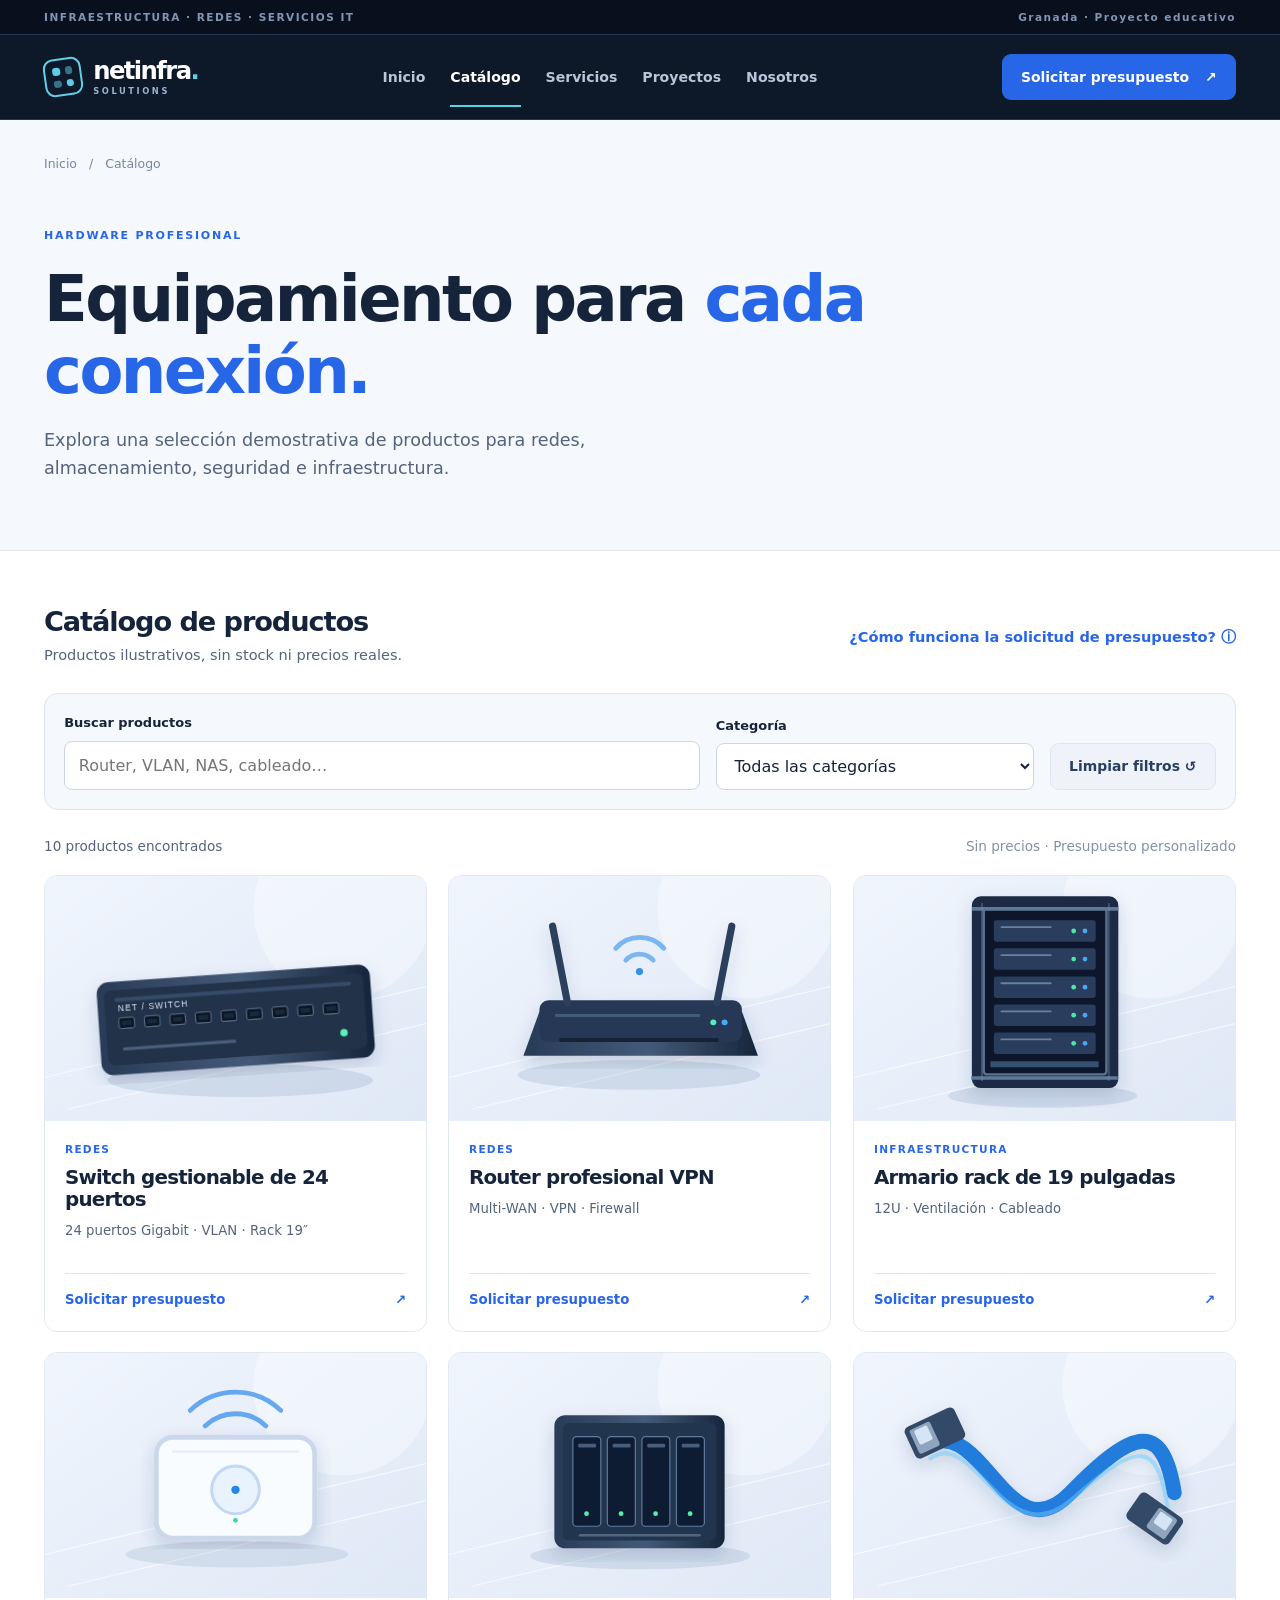
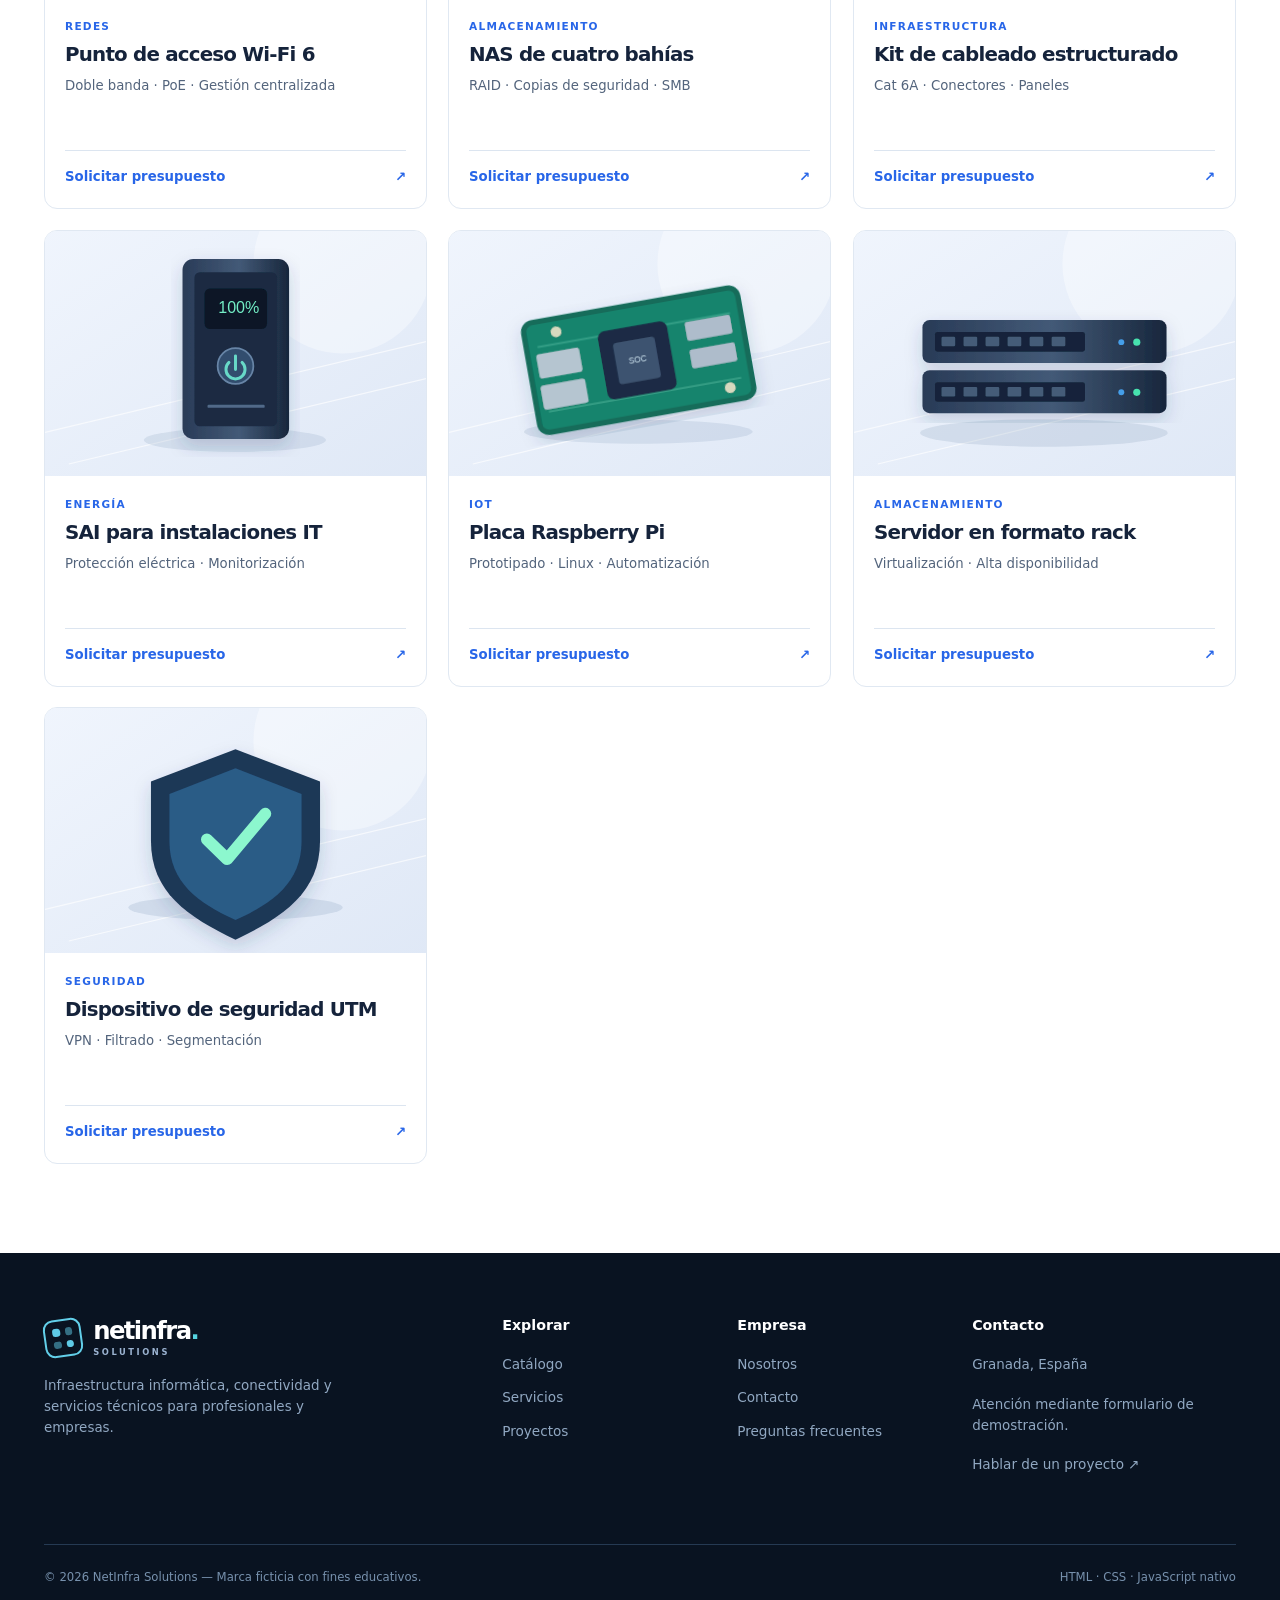
==== catalogo.html @ 1585ee64 "Add files via upload" ====
<!doctype html>
<html lang="es">
<head>
  <meta charset="utf-8">
  <meta name="viewport" content="width=device-width, initial-scale=1">
  <meta name="theme-color" content="#0B1220">
  <meta name="description" content="Routers, switches, racks, NAS, cableado y hardware para empresas.">
  <title>Catálogo | NetInfra Solutions</title>
  <link rel="icon" type="image/svg+xml" href="assets/img/favicon.svg">
  <link rel="stylesheet" href="assets/css/styles.css">
</head>
<body>
  <a class="skip-link" href="#contenido">Saltar al contenido</a>
  <div class="utility"><div class="container utility__inner"><span>INFRAESTRUCTURA · REDES · SERVICIOS IT</span><span>Granada · Proyecto educativo</span></div></div>
  <header class="site-header">
    <div class="container header__inner">
      <a class="brand" href="index.html" aria-label="NetInfra Solutions, ir al inicio"><span class="brand__symbol" aria-hidden="true"><i></i><i></i><i></i><i></i></span><span>netinfra<span class="brand__dot">.</span><small>SOLUTIONS</small></span></a>
      <nav class="desktop-nav" aria-label="Navegación principal"><a href="index.html">Inicio</a><a href="catalogo.html" aria-current="page">Catálogo</a><a href="servicios.html">Servicios</a><a href="proyectos.html">Proyectos</a><a href="nosotros.html">Nosotros</a></nav>
      <a class="button button--primary header-cta" href="contacto.html">Solicitar presupuesto <span aria-hidden="true">↗</span></a>
      <button class="mobile-toggle" type="button" popovertarget="mobile-navigation" aria-label="Abrir menú de navegación" aria-controls="mobile-navigation"><span></span><span></span><span></span></button>
    </div>
    <nav id="mobile-navigation" class="mobile-menu" popover="auto" aria-label="Navegación móvil"><a href="index.html">Inicio</a><a href="catalogo.html" aria-current="page">Catálogo</a><a href="servicios.html">Servicios</a><a href="proyectos.html">Proyectos</a><a href="nosotros.html">Nosotros</a><a href="contacto.html">Contacto</a><span class="mobile-menu__note">Soluciones de infraestructura IT</span></nav>
  </header>
  <main id="contenido">
<section class="page-intro"><div class="container"><div class="breadcrumbs"><a href="index.html">Inicio</a><span aria-hidden="true">/</span><span>Catálogo</span></div><span class="eyebrow">HARDWARE PROFESIONAL</span><h1>Equipamiento para <em>cada conexión.</em></h1><p>Explora una selección demostrativa de productos para redes, almacenamiento, seguridad e infraestructura.</p></div></section>
<section class="section section--catalog" aria-labelledby="titulo-catalogo"><div class="container">
  <div class="catalog-top"><div><h2 id="titulo-catalogo">Catálogo de productos</h2><p>Productos ilustrativos, sin stock ni precios reales.</p></div><button type="button" class="plain-link" commandfor="catalog-help" command="show-modal">¿Cómo funciona la solicitud de presupuesto? <span aria-hidden="true">ⓘ</span></button></div>
  <search><form class="filter-panel" id="catalog-filters" role="search" autocomplete="off"><div class="filter-field filter-field--search"><label for="query">Buscar productos</label><input id="query" type="search" name="q" placeholder="Router, VLAN, NAS, cableado…" enterkeyhint="search"></div>
    <div class="filter-field"><label for="category">Categoría</label><select id="category" name="categoria"><option value="">Todas las categorías</option><option>Redes</option><option>Infraestructura</option><option>Almacenamiento</option><option>Energía</option><option>IoT</option><option>Seguridad</option></select></div>
    <button class="button button--subtle" type="reset">Limpiar filtros ↺</button></form></search>
  <div class="catalog-results"><p id="results-count" role="status" aria-live="polite">10 productos disponibles en esta demostración</p><p class="catalog-results__note">Sin precios · Presupuesto personalizado</p></div>
  <div class="product-grid" id="product-grid"><article class="product-card" data-category="Redes" data-search="switch gestionable de 24 puertos 24 puertos gigabit · vlan · rack 19″ switches,redes,ethernet,vlan,gigabit,24 puertos">
    <div class="product-card__figure"><img src="assets/img/switch.svg" width="640" height="440" loading="lazy" alt="Ilustración de switch gestionable de 24 puertos"></div>
    <div class="product-card__body"><span class="product-card__category">Redes</span><h2>Switch gestionable de 24 puertos</h2><p>24 puertos Gigabit · VLAN · Rack 19″</p><a class="product-card__link" href="contacto.html?producto=Switch%20gestionable%20de%2024%20puertos">Solicitar presupuesto <span aria-hidden="true">↗</span></a></div>
  </article><article class="product-card" data-category="Redes" data-search="router profesional vpn multi-wan · vpn · firewall router,redes,vpn,multi-wan">
    <div class="product-card__figure"><img src="assets/img/router.svg" width="640" height="440" loading="lazy" alt="Ilustración de router profesional vpn"></div>
    <div class="product-card__body"><span class="product-card__category">Redes</span><h2>Router profesional VPN</h2><p>Multi-WAN · VPN · Firewall</p><a class="product-card__link" href="contacto.html?producto=Router%20profesional%20VPN">Solicitar presupuesto <span aria-hidden="true">↗</span></a></div>
  </article><article class="product-card" data-category="Infraestructura" data-search="armario rack de 19 pulgadas 12u · ventilación · cableado rack,armario,infraestructura,12u">
    <div class="product-card__figure"><img src="assets/img/rack.svg" width="640" height="440" loading="lazy" alt="Ilustración de armario rack de 19 pulgadas"></div>
    <div class="product-card__body"><span class="product-card__category">Infraestructura</span><h2>Armario rack de 19 pulgadas</h2><p>12U · Ventilación · Cableado</p><a class="product-card__link" href="contacto.html?producto=Armario%20rack%20de%2019%20pulgadas">Solicitar presupuesto <span aria-hidden="true">↗</span></a></div>
  </article><article class="product-card" data-category="Redes" data-search="punto de acceso wi-fi 6 doble banda · poe · gestión centralizada wifi,wi-fi,punto de acceso,poe,inalambrico">
    <div class="product-card__figure"><img src="assets/img/wifi.svg" width="640" height="440" loading="lazy" alt="Ilustración de punto de acceso wi-fi 6"></div>
    <div class="product-card__body"><span class="product-card__category">Redes</span><h2>Punto de acceso Wi-Fi 6</h2><p>Doble banda · PoE · Gestión centralizada</p><a class="product-card__link" href="contacto.html?producto=Punto%20de%20acceso%20Wi-Fi%206">Solicitar presupuesto <span aria-hidden="true">↗</span></a></div>
  </article><article class="product-card" data-category="Almacenamiento" data-search="nas de cuatro bahías raid · copias de seguridad · smb nas,almacenamiento,raid,servidor">
    <div class="product-card__figure"><img src="assets/img/nas.svg" width="640" height="440" loading="lazy" alt="Ilustración de nas de cuatro bahías"></div>
    <div class="product-card__body"><span class="product-card__category">Almacenamiento</span><h2>NAS de cuatro bahías</h2><p>RAID · Copias de seguridad · SMB</p><a class="product-card__link" href="contacto.html?producto=NAS%20de%20cuatro%20bah%C3%ADas">Solicitar presupuesto <span aria-hidden="true">↗</span></a></div>
  </article><article class="product-card" data-category="Infraestructura" data-search="kit de cableado estructurado cat 6a · conectores · paneles cable,cableado,cat 6a,ethernet,infraestructura">
    <div class="product-card__figure"><img src="assets/img/cables.svg" width="640" height="440" loading="lazy" alt="Ilustración de kit de cableado estructurado"></div>
    <div class="product-card__body"><span class="product-card__category">Infraestructura</span><h2>Kit de cableado estructurado</h2><p>Cat 6A · Conectores · Paneles</p><a class="product-card__link" href="contacto.html?producto=Kit%20de%20cableado%20estructurado">Solicitar presupuesto <span aria-hidden="true">↗</span></a></div>
  </article><article class="product-card" data-category="Energía" data-search="sai para instalaciones it protección eléctrica · monitorización sai,ups,alimentacion,energia">
    <div class="product-card__figure"><img src="assets/img/ups.svg" width="640" height="440" loading="lazy" alt="Ilustración de sai para instalaciones it"></div>
    <div class="product-card__body"><span class="product-card__category">Energía</span><h2>SAI para instalaciones IT</h2><p>Protección eléctrica · Monitorización</p><a class="product-card__link" href="contacto.html?producto=SAI%20para%20instalaciones%20IT">Solicitar presupuesto <span aria-hidden="true">↗</span></a></div>
  </article><article class="product-card" data-category="IoT" data-search="placa raspberry pi prototipado · linux · automatización raspberry pi,iot,placa,linux">
    <div class="product-card__figure"><img src="assets/img/rpi.svg" width="640" height="440" loading="lazy" alt="Ilustración de placa raspberry pi"></div>
    <div class="product-card__body"><span class="product-card__category">IoT</span><h2>Placa Raspberry Pi</h2><p>Prototipado · Linux · Automatización</p><a class="product-card__link" href="contacto.html?producto=Placa%20Raspberry%20Pi">Solicitar presupuesto <span aria-hidden="true">↗</span></a></div>
  </article><article class="product-card" data-category="Almacenamiento" data-search="servidor en formato rack virtualización · alta disponibilidad servidor,rack,virtualizacion,almacenamiento">
    <div class="product-card__figure"><img src="assets/img/server.svg" width="640" height="440" loading="lazy" alt="Ilustración de servidor en formato rack"></div>
    <div class="product-card__body"><span class="product-card__category">Almacenamiento</span><h2>Servidor en formato rack</h2><p>Virtualización · Alta disponibilidad</p><a class="product-card__link" href="contacto.html?producto=Servidor%20en%20formato%20rack">Solicitar presupuesto <span aria-hidden="true">↗</span></a></div>
  </article><article class="product-card" data-category="Seguridad" data-search="dispositivo de seguridad utm vpn · filtrado · segmentación firewall,seguridad,utm,vpn">
    <div class="product-card__figure"><img src="assets/img/firewall.svg" width="640" height="440" loading="lazy" alt="Ilustración de dispositivo de seguridad utm"></div>
    <div class="product-card__body"><span class="product-card__category">Seguridad</span><h2>Dispositivo de seguridad UTM</h2><p>VPN · Filtrado · Segmentación</p><a class="product-card__link" href="contacto.html?producto=Dispositivo%20de%20seguridad%20UTM">Solicitar presupuesto <span aria-hidden="true">↗</span></a></div>
  </article></div>
  <div class="empty-state" id="empty-state" hidden><h2>No encontramos productos</h2><p>Prueba con otro término o elimina los filtros para ver todo el catálogo.</p><button class="button button--primary" type="button" id="reset-empty">Mostrar todos</button></div>
</div></section>
<dialog class="site-dialog" id="catalog-help" aria-labelledby="help-title" closedby="any"><div class="dialog__inner"><span class="eyebrow">CATÁLOGO B2B</span><h2 id="help-title">Presupuesto adaptado a cada proyecto</h2><p>En lugar de una compra automática, esta propuesta plantea consultas profesionales. El cliente elige un producto y describe su necesidad para que el equipo prepare una oferta.</p><p class="dialog__note">Esta web es un prototipo educativo; no tramita solicitudes reales.</p><form method="dialog"><button class="button button--primary" value="cerrar">Entendido</button></form></div></dialog>
<script type="module" src="assets/js/catalogo.js"></script>
</main>
  <footer class="footer"><div class="container">
    <div class="footer__grid">
      <div class="footer__identity"><a class="brand brand--footer" href="index.html"><span class="brand__symbol" aria-hidden="true"><i></i><i></i><i></i><i></i></span><span>netinfra<span class="brand__dot">.</span><small>SOLUTIONS</small></span></a><p>Infraestructura informática, conectividad y servicios técnicos para profesionales y empresas.</p></div>
      <div><h2>Explorar</h2><a href="catalogo.html">Catálogo</a><a href="servicios.html">Servicios</a><a href="proyectos.html">Proyectos</a></div>
      <div><h2>Empresa</h2><a href="nosotros.html">Nosotros</a><a href="contacto.html">Contacto</a><a href="contacto.html#preguntas">Preguntas frecuentes</a></div>
      <div><h2>Contacto</h2><p>Granada, España</p><p>Atención mediante formulario de demostración.</p><a class="footer__link" href="contacto.html">Hablar de un proyecto ↗</a></div>
    </div>
    <div class="footer__bottom"><span>© 2026 NetInfra Solutions — Marca ficticia con fines educativos.</span><span>HTML · CSS · JavaScript nativo</span></div>
  </div></footer>
</body>
</html>
---- assets/css/styles.css ----
@layer reset, tokens, base, layout, components, utilities;

@layer reset {
  *, *::before, *::after { box-sizing: border-box; }
  html { scroll-behavior: smooth; }
  body, h1, h2, h3, h4, p, figure { margin: 0; }
  button, input, select, textarea { font: inherit; }
  img { display: block; max-width: 100%; }
  a { color: inherit; text-decoration: none; }
  button { cursor: pointer; }
  [hidden] { display: none !important; }
}
@layer tokens {
  :root {
    color-scheme: light;
    --ink: #15233B; --ink-soft: #53647C; --ink-muted: #8291A5;
    --navy: #0B1220; --navy-mid: #111F32; --navy-soft: #1D324D;
    --primary: #2866E8; --primary-dark: #164FC9; --cyan: #55D4E1;
    --surface: #FFF; --canvas: #F6F8FC; --line: #DCE5F0;
    --radius: 14px; --max: 1192px;
    --shadow: 0 18px 44px rgb(19 43 79 / 9%);
  }
}
@layer base {
  body { color: var(--ink); background: var(--surface); font-family: Inter, ui-sans-serif, system-ui, -apple-system, "Segoe UI", sans-serif; line-height: 1.58; -webkit-font-smoothing: antialiased; }
  h1, h2, h3 { line-height: 1.13; letter-spacing: -.04em; font-weight: 760; }
  h1 { font-size: clamp(2.85rem, 5.3vw, 5.3rem); }
  h2 { font-size: clamp(2rem, 3.1vw, 3.05rem); }
  h3 { font-size: 1.35rem; }
  p { color: var(--ink-soft); }
  em { font-style: normal; color: var(--primary); }
  ::selection { background: #B8EEFF; color: #142B43; }
  :focus-visible { outline: 3px solid var(--cyan); outline-offset: 4px; }
  input, select, textarea { min-width: 0; }
}
@layer layout {
  .container { width: min(var(--max), calc(100% - 3rem)); margin-inline: auto; }
  .section { padding-block: clamp(4rem, 7vw, 7rem); }
  .section--muted { background: var(--canvas); }
  .section--statement { background: #0F233C; padding-block: clamp(3.5rem, 6vw, 5rem); }
  .section-heading { display: flex; align-items: end; justify-content: space-between; gap: 2rem; margin-bottom: 2.25rem; }
  .section-heading > div { max-width: 680px; }
  .section-heading h2 { margin-top: .7rem; }
  .section-heading p { margin-top: .95rem; font-size: 1.045rem; }
  .content-narrow { max-width: 830px; }
  .content-narrow > h2 { margin: .65rem 0 1.8rem; }
  .action-row { display: flex; flex-wrap: wrap; gap: .8rem; }
  .statement { display: flex; align-items: center; justify-content: space-between; gap: 3rem; }
  .statement > div { max-width: 700px; }
  .statement h2 { color: #FFF; margin: .8rem 0 .9rem; }
  .statement p { color: #C1CEE0; }
  .statement .button { flex-shrink: 0; }
}
@layer components {
  /* Header: HTML Popover API provides its own dismiss and Escape behavior. */
  .skip-link { position: absolute; z-index: 2000; top: -100px; left: 1rem; background: #FFF; color: #111; padding: .7rem 1rem; border-radius: 7px; }
  .skip-link:focus { top: 1rem; }
  .utility { background: #08101D; color: #8096B2; border-bottom: 1px solid #253550; font-size: .66rem; font-weight: 750; letter-spacing: .14em; }
  .utility__inner { min-height: 34px; display: flex; align-items: center; justify-content: space-between; gap: 1rem; }
  .site-header { position: sticky; top: 0; z-index: 100; background: #0D1829; border-bottom: 1px solid #263651; }
  .header__inner { display: flex; align-items: center; min-height: 84px; gap: 2rem; }
  .brand { display: inline-flex; align-items: center; gap: .7rem; color: #FFF; font-size: 1.52rem; font-weight: 840; letter-spacing: -.065em; line-height: 1; flex-shrink: 0; }
  .brand small { display: block; margin-top: .25rem; letter-spacing: .31em; font-size: .52rem; font-weight: 740; color: #9BB3D1; }
  .brand__dot { color: var(--cyan); }
  .brand__symbol { width: 38px; height: 38px; border: 2px solid #62CFE9; border-radius: 10px; display: grid; grid-template-columns: repeat(2, 1fr); gap: 5px; padding: 7px; transform: rotate(-8deg); }
  .brand__symbol i { display: block; border-radius: 3px; background: #5FCBE7; }
  .brand__symbol i:nth-child(2), .brand__symbol i:nth-child(3) { opacity: .5; }
  .desktop-nav { margin-inline: auto; display: flex; align-items: center; gap: clamp(.9rem, 1.7vw, 1.7rem); }
  .desktop-nav a { position: relative; color: #B8C6D9; font-size: .88rem; font-weight: 590; padding: .5rem .1rem; transition: color .2s; }
  .desktop-nav a:hover, .desktop-nav a[aria-current="page"] { color: #FFF; }
  .desktop-nav a[aria-current="page"]::after { content: ""; position: absolute; bottom: -.65rem; left: .1rem; right: .1rem; height: 2px; background: var(--cyan); }
  .button { display: inline-flex; align-items: center; justify-content: center; gap: 1rem; border: 1px solid transparent; padding: .78rem 1.15rem; border-radius: 9px; font-weight: 730; font-size: .87rem; line-height: 1.35; transition: background .2s, border-color .2s, transform .2s; text-align: center; }
  .button:hover { transform: translateY(-2px); }
  .button--primary { background: var(--primary); color: #FFF; }
  .button--primary:hover { background: var(--primary-dark); }
  .button--outline { border-color: #58708E; color: #FFF; background: transparent; }
  .button--outline:hover { border-color: var(--cyan); background: #1D3552; }
  .button--white { background: #FFF; color: #152742; }
  .button--white:hover { background: #E9F3FD; }
  .button--subtle { background: #EFF3F9; color: #263E61; border-color: #DCE6F2; }
  .button--subtle:hover { background: #E5EDF9; }
  .button--large { min-height: 51px; padding-inline: 1.45rem; }
  .button--full { width: 100%; }
  .mobile-toggle, .mobile-menu { display: none; }
  .mobile-toggle { background: transparent; border: 1px solid #4B6180; border-radius: 8px; width: 43px; height: 43px; padding: 11px 10px; }
  .mobile-toggle span { display: block; height: 2px; margin: 4px 0; background: #FFF; border-radius: 2px; }

  .eyebrow { display: inline-flex; align-items: center; gap: .55rem; color: var(--primary); font-size: .69rem; font-weight: 800; letter-spacing: .16em; line-height: 1.3; }
  .eyebrow--light { color: #62D8EA; }
  .eyebrow__line { width: 23px; height: 2px; background: currentColor; }
  .text-link, .plain-link { color: var(--primary); font-weight: 750; font-size: .91rem; }
  .text-link:hover, .plain-link:hover { text-decoration: underline; text-underline-offset: 4px; }
  .plain-link { background: none; border: 0; padding: 0; text-align: left; }

  .hero { color: #FFF; background: radial-gradient(ellipse at 82% 44%, #1B3756 0%, transparent 50%), linear-gradient(125deg, #0C1728 0%, #0E1D31 68%, #0E1F34 100%); overflow: hidden; }
  .hero__grid { display: grid; grid-template-columns: 1.05fr 1fr; align-items: center; min-height: 610px; }
  .hero__content { padding: 5rem 0 5.5rem; z-index: 1; }
  .hero h1 { margin-top: 1.55rem; font-size: clamp(3.1rem, 5.05vw, 5.1rem); max-width: 740px; line-height: 1.065; }
  .hero h1 em { color: #65DAE8; }
  .hero__content > p { color: #B5C5DB; font-size: clamp(1.03rem, 1.4vw, 1.2rem); max-width: 540px; margin: 1.75rem 0 2rem; }
  .hero__art img { width: 113%; max-width: none; transform: translate(1%, 0); }
  .hero__foot { display: flex; gap: 1.9rem; flex-wrap: wrap; color: #91ACC7; font-size: .78rem; padding-top: 3rem; }
  .hero__foot b { display: inline-block; width: 7px; height: 7px; background: #51E3B1; border-radius: 50%; margin-right: .45rem; }
  .service-strip { background: #F0F5FB; border-bottom: 1px solid #E2EAF3; }
  .service-strip__grid { display: grid; grid-template-columns: repeat(4,1fr); }
  .service-strip__grid span { padding: 1.45rem 1rem; border-right: 1px solid #DDE7F2; font-size: .83rem; font-weight: 680; white-space: nowrap; }
  .service-strip__grid span:first-child { padding-left: 0; }
  .service-strip__grid span:last-child { border: 0; }
  .service-strip__grid strong { color: var(--primary); margin-right: .6rem; font-size: .72rem; }

  .category-grid { display: grid; grid-template-columns: repeat(4, minmax(0,1fr)); gap: 1rem; }
  .category-card { position: relative; background: #F2F6FB; border: 1px solid #E4EBF4; border-radius: 13px; overflow: hidden; padding: 0 1.2rem 1.35rem; min-width: 0; transition: transform .25s, box-shadow .25s, border-color .25s; }
  .category-card:hover { transform: translateY(-5px); box-shadow: var(--shadow); border-color: #C7DAF7; }
  .category-card__img { margin: 0 -1.2rem 1rem; aspect-ratio: 1.3; overflow: hidden; }
  .category-card__img img { width: 100%; height: 100%; object-fit: cover; mix-blend-mode: multiply; }
  .category-card .eyebrow { font-size: .57rem; }
  .category-card h3 { margin-top: .45rem; padding-right: 1rem; font-size: 1.24rem; }
  .category-card__arrow { position: absolute; bottom: 1.2rem; right: 1.2rem; font-weight: bold; color: var(--primary); }
  .feature-grid { display: grid; grid-template-columns: repeat(3, minmax(0,1fr)); gap: 1.1rem; }
  .feature { position: relative; background: #FFF; border: 1px solid var(--line); border-radius: var(--radius); padding: 2rem; min-height: 315px; display: flex; flex-direction: column; align-items: flex-start; }
  .feature__num { font-size: .69rem; color: var(--primary); letter-spacing: .12em; font-weight: 790; }
  .feature__icon { color: var(--primary); font-size: 2.4rem; margin: 1.15rem 0 .9rem; line-height: 1; }
  .feature h3 { margin-top: .8rem; }
  .feature p { margin-top: .7rem; font-size: .94rem; }
  .feature a { margin-top: auto; padding-top: 1rem; color: var(--primary); font-weight: 750; font-size: .86rem; }

  .page-intro { background: #F5F8FC; border-bottom: 1px solid #E0E8F3; padding: 2.1rem 0 4.2rem; }
  .breadcrumbs { display: flex; align-items: center; gap: .75rem; color: #7587A1; font-size: .78rem; margin-bottom: 3rem; }
  .breadcrumbs a:hover { color: var(--primary); text-decoration: underline; }
  .page-intro h1 { margin: 1rem 0 1.25rem; max-width: 890px; font-size: clamp(2.85rem, 5vw, 4.8rem); }
  .page-intro p { max-width: 650px; font-size: 1.1rem; }
  .disclaimer { max-width: 700px; margin-top: 1.55rem; background: #E6EEF9; border-left: 3px solid #4A86E8; border-radius: 0 8px 8px 0; padding: .9rem 1rem; color: #46627F; font-size: .9rem; }

  .section--catalog { padding-top: 3.5rem; }
  .catalog-top { display: flex; gap: 2rem; align-items: center; justify-content: space-between; margin-bottom: 1.7rem; }
  .catalog-top h2 { font-size: 1.7rem; }
  .catalog-top p { margin-top: .3rem; font-size: .91rem; }
  .filter-panel { background: #F5F8FC; border: 1px solid var(--line); border-radius: var(--radius); padding: 1.2rem; display: grid; grid-template-columns: minmax(230px,2fr) minmax(200px,1fr) auto; gap: 1rem; align-items: end; }
  .filter-field, .form-field { display: grid; gap: .45rem; }
  .filter-field label, .form-field label { font-size: .81rem; font-weight: 750; }
  .filter-panel input, .filter-panel select, .contact-form-card input:not([type="checkbox"]), .contact-form-card select, .contact-form-card textarea { width: 100%; background: #FFF; color: var(--ink); border: 1px solid #C9D6E7; border-radius: 8px; min-height: 47px; padding: .7rem .85rem; outline-offset: 2px; }
  .filter-panel input:focus, .filter-panel select:focus, .contact-form-card input:focus, .contact-form-card select:focus, .contact-form-card textarea:focus { border-color: #6297EF; }
  .filter-panel .button { height: 47px; }
  .catalog-results { display: flex; justify-content: space-between; gap: 1rem; margin: 1.6rem 0 1.1rem; font-size: .85rem; }
  .catalog-results__note { color: #8292A7; }
  .product-grid { display: grid; grid-template-columns: repeat(3, minmax(0,1fr)); gap: 1.3rem; }
  .product-card { border: 1px solid #E0E8F2; border-radius: 13px; overflow: hidden; background: #FFF; container-type: inline-size; transition: box-shadow .25s, transform .25s; }
  .product-card:hover { box-shadow: var(--shadow); transform: translateY(-3px); }
  .product-card__figure { background: #EFF5FB; aspect-ratio: 1.56; overflow: hidden; }
  .product-card__figure img { width: 100%; height: 100%; object-fit: cover; }
  .product-card__body { padding: 1.25rem; display: flex; flex-direction: column; min-height: 210px; }
  .product-card__category { color: var(--primary); font-size: .66rem; text-transform: uppercase; font-weight: 800; letter-spacing: .12em; }
  .product-card h2 { font-size: 1.24rem; margin: .6rem 0; }
  .product-card p { font-size: .83rem; }
  .product-card__link { border-top: 1px solid var(--line); color: var(--primary); font-size: .83rem; font-weight: 760; display: flex; justify-content: space-between; gap: .5rem; padding-top: .95rem; margin-top: auto; }
  .product-card__link:hover { text-decoration: underline; text-underline-offset: 3px; }
  @container (width < 320px) { .product-card h2 { font-size: 1.05rem; } .product-card__body { padding: 1rem; } }
  .empty-state { text-align: center; border: 1px dashed #BBCBE1; border-radius: 13px; padding: 4rem 1rem; }
  .empty-state h2 { font-size: 1.7rem; }
  .empty-state p { margin: 1rem auto; }

  .site-dialog { width: min(460px, calc(100% - 2rem)); border: 0; border-radius: 16px; padding: 0; box-shadow: 0 30px 80px #06152863; color: var(--ink); }
  .site-dialog::backdrop { background: rgb(4 17 33 / 70%); }
  .dialog__inner { padding: 2rem; }
  .dialog__inner h2 { font-size: 1.65rem; margin: .65rem 0 1rem; }
  .dialog__inner p { font-size: .96rem; margin: .5rem 0 1rem; }
  .dialog__inner .dialog__note { font-size: .83rem; color: #6B7D94; }
  .dialog__inner form { margin-top: 1.3rem; }

  .service-grid { display: grid; grid-template-columns: repeat(2,1fr); gap: 1.4rem; }
  .service-card { border: 1px solid var(--line); border-radius: var(--radius); padding: clamp(1.5rem,3vw,2.5rem); scroll-margin-top: 110px; }
  .service-card__index { color: var(--primary); font-size: .72rem; font-weight: 790; letter-spacing: .14em; }
  .service-card__symbol { font-size: 3.15rem; color: var(--primary); margin: 1rem 0; line-height: 1; }
  .service-card h2 { font-size: clamp(1.45rem,2vw,1.95rem); margin: 1.1rem 0; }
  .service-card p { margin-bottom: 1.3rem; }
  .service-card ul, .project__copy ul, .compare-box ul { padding: 0; list-style: none; display: grid; gap: .65rem; }
  .service-card li, .project__copy li, .compare-box li { position: relative; padding-left: 1.35rem; color: #4B5F78; font-size: .91rem; }
  .service-card li::before, .project__copy li::before, .compare-box li::before { content: ""; position: absolute; left: 0; top: .63rem; width: 6px; height: 6px; background: #3281EA; border-radius: 50%; }
  .steps { list-style: none; display: grid; grid-template-columns: repeat(4,1fr); gap: 1rem; padding: 0; counter-reset: none; }
  .steps li { padding: 1.4rem; background: #FFF; border: 1px solid var(--line); border-radius: 12px; }
  .steps span { color: var(--primary); font-size: 1.4rem; font-weight: 760; }
  .steps h3 { margin-top: 1.5rem; }
  .steps p { font-size: .91rem; margin-top: .6rem; }
  .faq-list { border-top: 1px solid var(--line); }
  .faq-list details { border-bottom: 1px solid var(--line); padding: 1.3rem 0; }
  .faq-list summary { position: relative; cursor: pointer; font-weight: 710; padding-right: 2rem; list-style: none; }
  .faq-list summary::-webkit-details-marker { display: none; }
  .faq-list summary::after { content: "+"; position: absolute; right: .2rem; top: -.35rem; font-size: 1.5rem; color: var(--primary); font-weight: 500; }
  .faq-list details[open] summary::after { content: "−"; }
  .faq-list details p { max-width: 720px; margin-top: 1rem; }

  .project-list { display: grid; gap: clamp(3rem, 7vw, 6rem); }
  .project { display: grid; grid-template-columns: 1fr 1fr; gap: clamp(2rem,5vw,5rem); align-items: center; }
  .project:nth-child(even) .project__visual { order: 2; }
  .project__visual { position: relative; min-height: 385px; background: linear-gradient(135deg,#132A45,#1F4670); border-radius: 16px; display: grid; place-items: center; overflow: hidden; }
  .project__visual--two { background: #E6EDF7; }
  .project__visual--three { background: #DDE7F3; }
  .project__visual img { width: 95%; max-height: 380px; object-fit: contain; mix-blend-mode: multiply; }
  .project__tag { position: absolute; top: 1.2rem; left: 1.2rem; z-index: 1; color: #E6F7FF; background: #0B1D32C7; border: 1px solid #7895B16B; border-radius: 5px; padding: .4rem .65rem; font-size: .63rem; font-weight: 750; letter-spacing: .07em; }
  .project__copy h2 { margin: .8rem 0 1rem; }
  .project__copy p { margin-bottom: 1.4rem; }
  .project__copy ul { margin-bottom: 1.5rem; }
  .network-schema { width: 72%; max-width: 290px; margin-top: 3rem; text-align: center; display: flex; flex-direction: column; align-items: stretch; color: #5FD7EC; font-size: 1rem; line-height: 1.4; }
  .schema-pill { border: 1px solid #4F9CBF; border-radius: 8px; padding: .6rem; color: #E4F8FF; font-size: .78rem; font-weight: 700; background: #193957; }
  .schema-pill--blue { background: #2051B8; }
  .schema-split { display: flex; justify-content: space-around; }
  .schema-duo { display: flex; justify-content: space-between; gap: .7rem; }
  .schema-duo div { border: 1px solid #4F9CBF; padding: .6rem; border-radius: 7px; color: #E4F8FF; background: #193957; font-size: .67rem; width: 50%; }

  .about-grid { display: grid; grid-template-columns: 1fr 1fr; align-items: center; gap: clamp(2rem,5vw,5rem); }
  .about-graphic { min-height: 470px; padding: 2.4rem; border-radius: 16px; color: #FFF; background: radial-gradient(circle at 70% 35%,#305882,transparent 60%),#10253D; display: flex; flex-direction: column; justify-content: space-between; }
  .about-graphic__center { display: flex; align-items: center; gap: 2.5rem; }
  .about-graphic__mark { font-weight: 850; font-size: clamp(5rem,12vw,9rem); letter-spacing: -.1em; line-height: 1; }
  .about-graphic__mark span { color: #60D9E8; }
  .about-graphic__center > span:last-child { color: #B2CBDE; font-weight: 800; font-size: .82rem; line-height: 2; letter-spacing: .12em; }
  .about-graphic__bottom { color: #87ACC9; }
  .about-copy h2 { margin: .8rem 0 1.2rem; }
  .about-copy p { margin-bottom: 1.15rem; }
  .about-copy .text-link { display: inline-block; margin-top: .7rem; }
  .compare-grid { display: grid; grid-template-columns: repeat(2,1fr); gap: 1.3rem; }
  .compare-box { background: #F4F7FB; border: 1px solid #E0E8F2; border-radius: 13px; padding: 2rem; }
  .compare-box--after { background: #EBF3FF; border-color: #C5DCF9; }
  .compare-box__label { color: #4A6B90; font-size: .72rem; font-weight: 790; letter-spacing: .15em; }
  .compare-box h3 { margin: .7rem 0 1.25rem; }

  .contact-grid { display: grid; grid-template-columns: .83fr 1.17fr; gap: clamp(2.5rem,5vw,5rem); align-items: start; }
  .contact-side h2 { margin: .8rem 0 1rem; }
  .contact-info { margin-top: 3rem; display: grid; gap: 1.45rem; }
  .contact-info > div { padding-top: 1rem; border-top: 1px solid var(--line); }
  .contact-info span { color: var(--primary); font-size: .7rem; letter-spacing: .13em; font-weight: 770; }
  .contact-info p { margin-top: .35rem; }
  .contact-form-card { border: 1px solid var(--line); box-shadow: var(--shadow); padding: clamp(1.4rem,3.4vw,2.7rem); border-radius: 17px; }
  .form-demo-label { font-size: .69rem; font-weight: 780; color: #2777CE; letter-spacing: .14em; }
  .contact-form-card h2 { font-size: 1.85rem; margin: .5rem 0; }
  .contact-form-card > p { font-size: .87rem; margin-bottom: 1.6rem; }
  .contact-form-card form { display: grid; gap: 1.3rem; }
  .form-row { display: grid; grid-template-columns: 1fr 1fr; gap: 1rem; }
  .form-field label span:not(.optional) { color: #C24747; }
  .form-field .optional { color: #8A99AA; font-weight: 450; }
  .contact-form-card textarea { resize: vertical; min-height: 135px; }
  .form-field small { color: #7B8BA0; font-size: .73rem; }
  .consent { display: flex; align-items: flex-start; gap: .7rem; color: #51647B; font-size: .79rem; cursor: pointer; }
  .consent input { accent-color: var(--primary); width: 17px; height: 17px; flex: 0 0 auto; margin: .15rem 0 0; }
  .form-output { display: block; background: #E9F7F0; border: 1px solid #A6DCC3; color: #1C6A4D; border-radius: 8px; padding: 1rem; font-size: .87rem; }
  /* :has() permits parent-state styling without JS classes. */
  .form-field:has(input:user-invalid) input,
  .form-field:has(textarea:user-invalid) textarea,
  .form-field:has(select:user-invalid) select { border-color: #D96666; }

  .footer { background: #091321; color: #D0DCEA; padding-top: 4rem; }
  .footer__grid { display: grid; grid-template-columns: 2.1fr 1fr 1fr 1.3fr; gap: 2rem; padding-bottom: 3.5rem; }
  .footer__identity p { max-width: 320px; }
  .footer__grid h2 { color: #FFF; font-size: .89rem; margin-bottom: 1.3rem; letter-spacing: 0; }
  .footer__grid p { color: #91A8C2; font-size: .84rem; margin: 1.15rem 0; }
  .footer__grid a:not(.brand) { display: block; font-size: .85rem; color: #91A8C2; margin-bottom: .75rem; }
  .footer__grid a:not(.brand):hover, .footer__grid .footer__link { color: #68D9E8; }
  .footer__bottom { display: flex; justify-content: space-between; gap: 1rem; border-top: 1px solid #253A53; padding: 1.45rem 0; color: #7791AD; font-size: .73rem; }

  /* Entrance effects for modern browsers, with non-animated fallback. */
  @media (prefers-reduced-motion: no-preference) {
    .site-dialog[open] { opacity: 1; transform: translateY(0); transition: opacity .2s, transform .2s, display .2s allow-discrete, overlay .2s allow-discrete; }
    @starting-style { .site-dialog[open] { opacity: 0; transform: translateY(12px); } }
  }
}
@layer utilities {
  @media (width < 1070px) {
    .desktop-nav { gap: .7rem; }
    .desktop-nav a { font-size: .79rem; }
    .header-cta { font-size: .76rem; padding-inline: .75rem; }
    .hero__grid { min-height: 550px; }
    .service-strip__grid span { white-space: normal; }
  }
  @media (width < 860px) {
    .desktop-nav, .header-cta { display: none; }
    .header__inner { min-height: 70px; justify-content: space-between; }
    .mobile-toggle { display: block; }
    /* Popover is display:none until opened by the browser. */
    .mobile-menu { position: fixed; inset: 72px 1rem auto auto; width: min(340px, calc(100% - 2rem)); padding: 1rem; border: 1px solid #38516D; border-radius: 12px; background: #12253D; color: #FFF; box-shadow: 0 25px 45px #040E1A70; }
    .mobile-menu:popover-open { display: flex; flex-direction: column; }
    .mobile-menu a { padding: .75rem .8rem; border-radius: 6px; font-size: .95rem; }
    .mobile-menu a:hover, .mobile-menu a[aria-current="page"] { background: #23466B; }
    .mobile-menu__note { margin: .8rem .8rem .2rem; color: #8CACCA; font-size: .76rem; }
    .hero__grid { grid-template-columns: 1fr 0.8fr; }
    .hero h1 { font-size: clamp(2.65rem, 6vw, 4rem); }
    .hero__art img { width: 125%; }
    .service-strip__grid { grid-template-columns: repeat(2,1fr); }
    .service-strip__grid span:nth-child(2) { border-right: 0; }
    .service-strip__grid span { padding: 1rem !important; border-bottom: 1px solid #DDE7F2; }
    .category-grid { grid-template-columns: repeat(2, minmax(0,1fr)); }
    .product-grid { grid-template-columns: repeat(2, minmax(0,1fr)); }
    .steps { grid-template-columns: repeat(2,1fr); }
    .footer__grid { grid-template-columns: 2fr 1fr 1fr; }
    .footer__grid > :last-child { grid-column: 1/-1; }
  }
  @media (width < 660px) {
    .container { width: min(100% - 2rem, var(--max)); }
    .utility { font-size: .59rem; }
    .utility__inner span:last-child { display: none; }
    .section { padding-block: 3.65rem; }
    .section-heading, .statement, .catalog-top { flex-direction: column; align-items: flex-start; gap: 1.2rem; }
    .hero__grid { grid-template-columns: 1fr; }
    .hero__content { padding: 3.5rem 0 0; }
    .hero h1 { font-size: clamp(2.75rem, 9.4vw, 4.2rem); }
    .hero__content > p { margin: 1.3rem 0 1.7rem; }
    .hero__art img { width: min(100%, 530px); margin: -1rem auto -2rem; transform: none; }
    .hero__foot { padding-top: 2rem; gap: .65rem 1.3rem; }
    .service-strip__grid span { font-size: .76rem; }
    .category-grid { gap: .7rem; }
    .category-card { padding-bottom: 1.3rem; }
    .category-card h3 { font-size: 1.05rem; }
    .category-card .eyebrow { font-size: .49rem; }
    .feature-grid, .service-grid, .project, .about-grid, .compare-grid, .contact-grid { grid-template-columns: 1fr; }
    .feature { min-height: 275px; }
    .page-intro { padding-bottom: 3rem; }
    .breadcrumbs { margin-bottom: 2.1rem; }
    .filter-panel { grid-template-columns: 1fr; }
    .filter-panel .button { width: 100%; }
    .catalog-results { flex-direction: column; gap: .1rem; }
    .product-grid { gap: .75rem; }
    .product-card__body { padding: .8rem; min-height: 215px; }
    .product-card h2 { font-size: 1.06rem; }
    .product-card p { font-size: .76rem; }
    .product-card__link { font-size: .76rem; }
    .project:nth-child(even) .project__visual { order: 0; }
    .project__visual { min-height: 310px; }
    .about-graphic { min-height: 310px; }
    .contact-info { margin-top: 2rem; }
    .footer__grid { grid-template-columns: 1fr 1fr; }
    .footer__grid > :first-child, .footer__grid > :last-child { grid-column: 1/-1; }
    .footer__bottom { flex-direction: column; }
  }
  @media (width < 390px) {
    .action-row { flex-direction: column; align-items: stretch; }
    .service-strip__grid { grid-template-columns: 1fr; }
    .service-strip__grid span { border-right: 0; }
    .product-grid { grid-template-columns: 1fr; }
    .product-card__body { min-height: 180px; }
    .form-row { grid-template-columns: 1fr; }
    .steps { grid-template-columns: 1fr; }
  }
  @media (prefers-reduced-motion: reduce) { html { scroll-behavior: auto; } *, *::before, *::after { animation-duration: .01ms !important; transition-duration: .01ms !important; } }
}
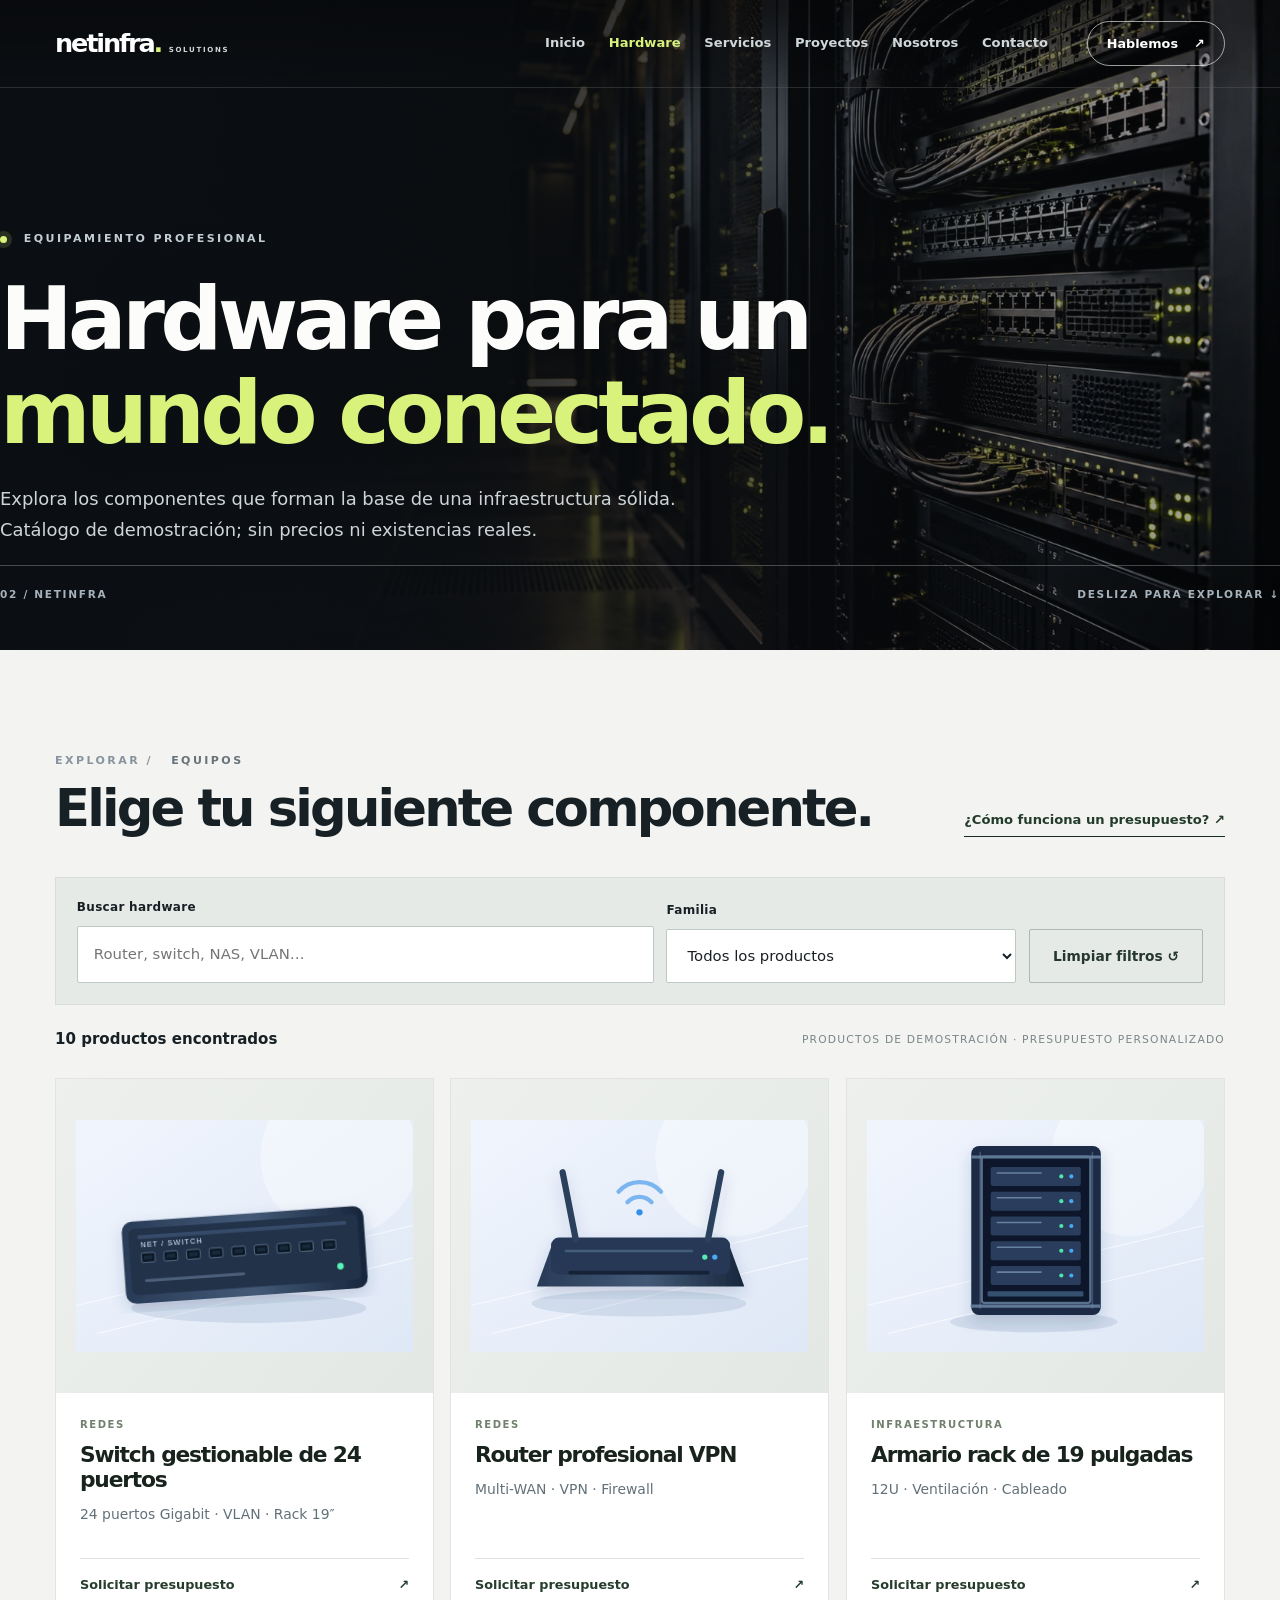
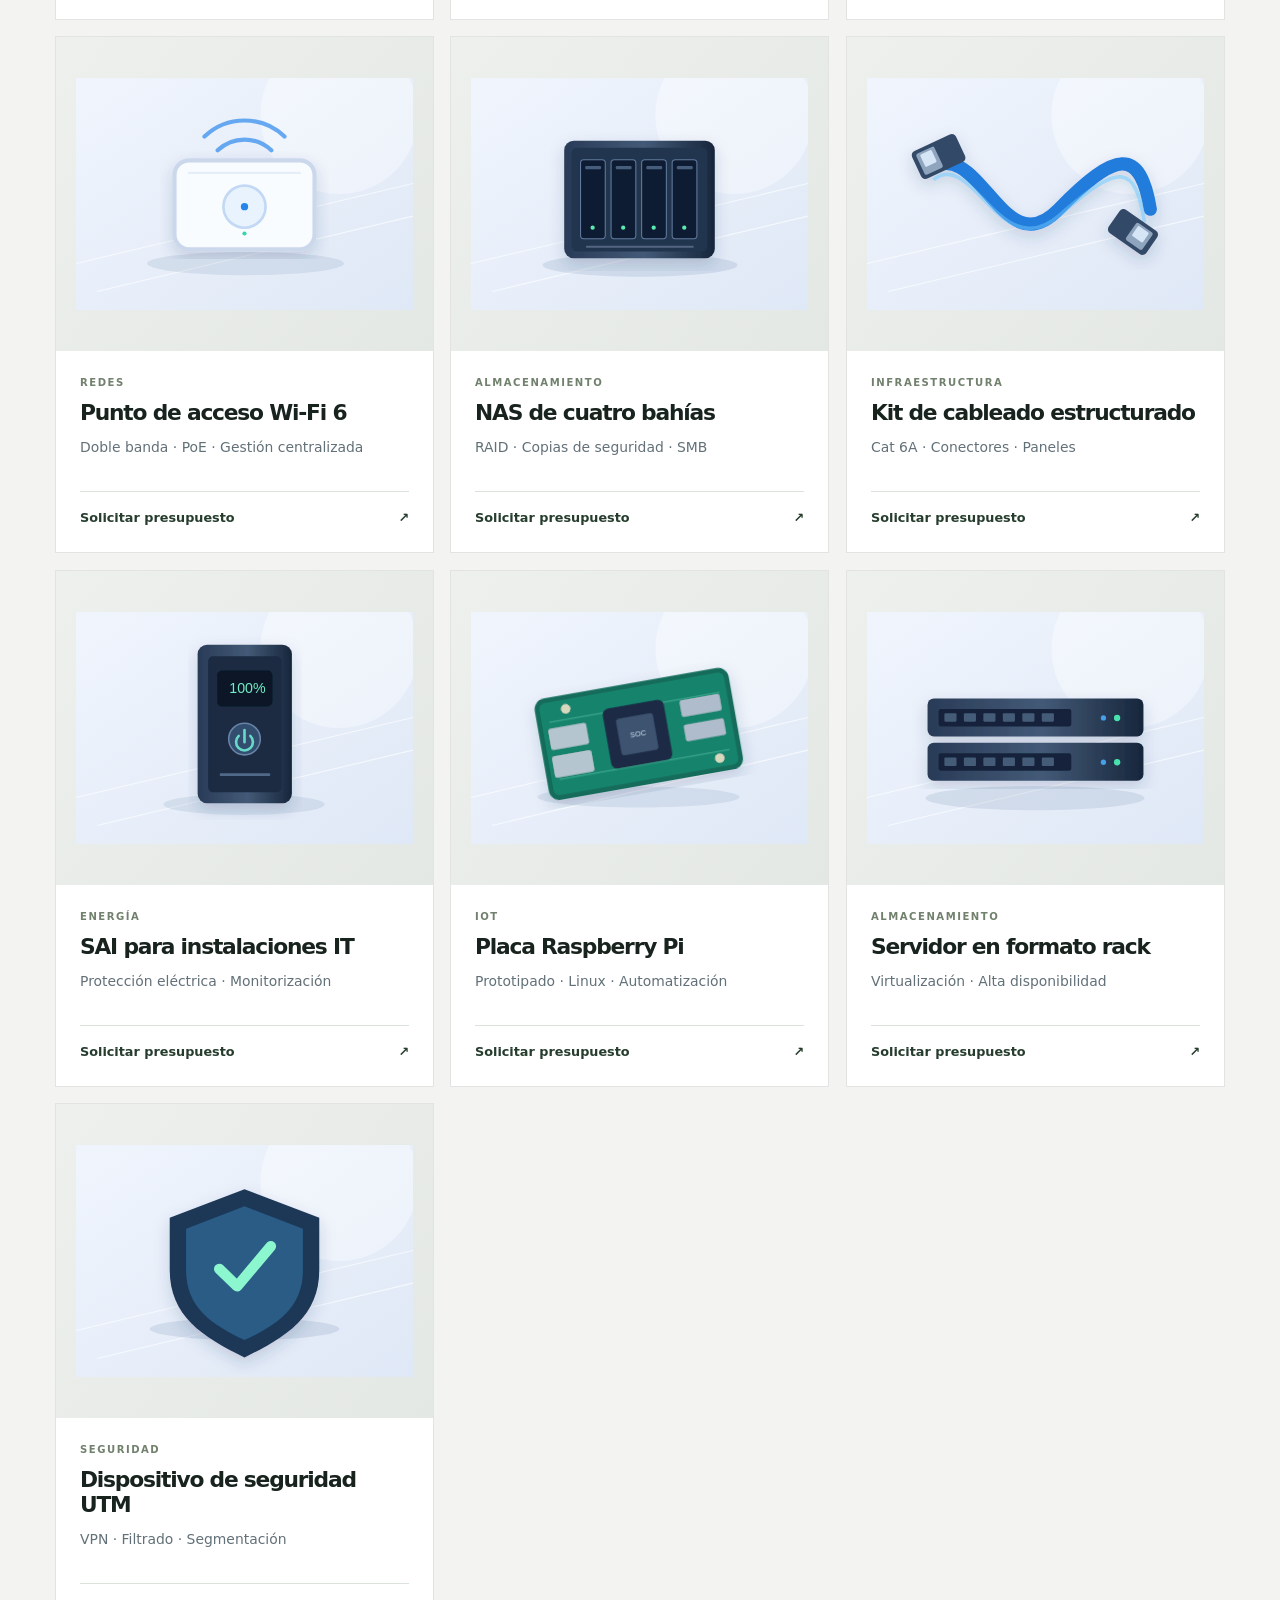
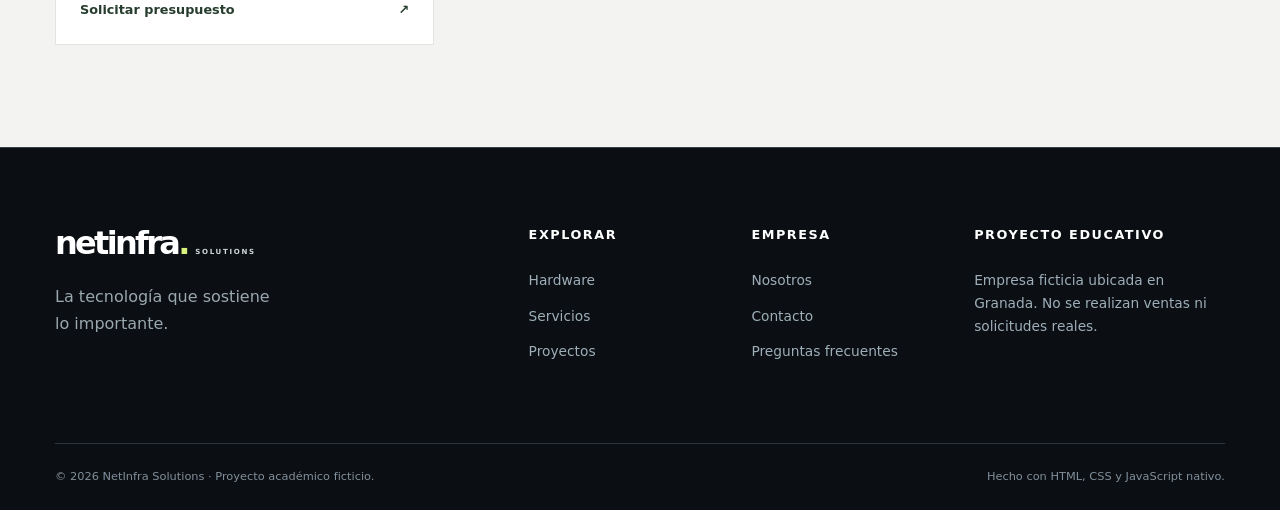
==== commit 2168b169: "Add files via upload" ====
--- a/catalogo.html
+++ b/catalogo.html
@@ -1,78 +1,73 @@
 <!doctype html>
-<html lang="es">
-<head>
-  <meta charset="utf-8">
-  <meta name="viewport" content="width=device-width, initial-scale=1">
-  <meta name="theme-color" content="#0B1220">
-  <meta name="description" content="Routers, switches, racks, NAS, cableado y hardware para empresas.">
-  <title>Catálogo | NetInfra Solutions</title>
-  <link rel="icon" type="image/svg+xml" href="assets/img/favicon.svg">
-  <link rel="stylesheet" href="assets/css/styles.css">
-</head>
-<body>
-  <a class="skip-link" href="#contenido">Saltar al contenido</a>
-  <div class="utility"><div class="container utility__inner"><span>INFRAESTRUCTURA · REDES · SERVICIOS IT</span><span>Granada · Proyecto educativo</span></div></div>
-  <header class="site-header">
-    <div class="container header__inner">
-      <a class="brand" href="index.html" aria-label="NetInfra Solutions, ir al inicio"><span class="brand__symbol" aria-hidden="true"><i></i><i></i><i></i><i></i></span><span>netinfra<span class="brand__dot">.</span><small>SOLUTIONS</small></span></a>
-      <nav class="desktop-nav" aria-label="Navegación principal"><a href="index.html">Inicio</a><a href="catalogo.html" aria-current="page">Catálogo</a><a href="servicios.html">Servicios</a><a href="proyectos.html">Proyectos</a><a href="nosotros.html">Nosotros</a></nav>
-      <a class="button button--primary header-cta" href="contacto.html">Solicitar presupuesto <span aria-hidden="true">↗</span></a>
-      <button class="mobile-toggle" type="button" popovertarget="mobile-navigation" aria-label="Abrir menú de navegación" aria-controls="mobile-navigation"><span></span><span></span><span></span></button>
-    </div>
-    <nav id="mobile-navigation" class="mobile-menu" popover="auto" aria-label="Navegación móvil"><a href="index.html">Inicio</a><a href="catalogo.html" aria-current="page">Catálogo</a><a href="servicios.html">Servicios</a><a href="proyectos.html">Proyectos</a><a href="nosotros.html">Nosotros</a><a href="contacto.html">Contacto</a><span class="mobile-menu__note">Soluciones de infraestructura IT</span></nav>
-  </header>
-  <main id="contenido">
-<section class="page-intro"><div class="container"><div class="breadcrumbs"><a href="index.html">Inicio</a><span aria-hidden="true">/</span><span>Catálogo</span></div><span class="eyebrow">HARDWARE PROFESIONAL</span><h1>Equipamiento para <em>cada conexión.</em></h1><p>Explora una selección demostrativa de productos para redes, almacenamiento, seguridad e infraestructura.</p></div></section>
-<section class="section section--catalog" aria-labelledby="titulo-catalogo"><div class="container">
-  <div class="catalog-top"><div><h2 id="titulo-catalogo">Catálogo de productos</h2><p>Productos ilustrativos, sin stock ni precios reales.</p></div><button type="button" class="plain-link" commandfor="catalog-help" command="show-modal">¿Cómo funciona la solicitud de presupuesto? <span aria-hidden="true">ⓘ</span></button></div>
-  <search><form class="filter-panel" id="catalog-filters" role="search" autocomplete="off"><div class="filter-field filter-field--search"><label for="query">Buscar productos</label><input id="query" type="search" name="q" placeholder="Router, VLAN, NAS, cableado…" enterkeyhint="search"></div>
-    <div class="filter-field"><label for="category">Categoría</label><select id="category" name="categoria"><option value="">Todas las categorías</option><option>Redes</option><option>Infraestructura</option><option>Almacenamiento</option><option>Energía</option><option>IoT</option><option>Seguridad</option></select></div>
-    <button class="button button--subtle" type="reset">Limpiar filtros ↺</button></form></search>
-  <div class="catalog-results"><p id="results-count" role="status" aria-live="polite">10 productos disponibles en esta demostración</p><p class="catalog-results__note">Sin precios · Presupuesto personalizado</p></div>
-  <div class="product-grid" id="product-grid"><article class="product-card" data-category="Redes" data-search="switch gestionable de 24 puertos 24 puertos gigabit · vlan · rack 19″ switches,redes,ethernet,vlan,gigabit,24 puertos">
-    <div class="product-card__figure"><img src="assets/img/switch.svg" width="640" height="440" loading="lazy" alt="Ilustración de switch gestionable de 24 puertos"></div>
-    <div class="product-card__body"><span class="product-card__category">Redes</span><h2>Switch gestionable de 24 puertos</h2><p>24 puertos Gigabit · VLAN · Rack 19″</p><a class="product-card__link" href="contacto.html?producto=Switch%20gestionable%20de%2024%20puertos">Solicitar presupuesto <span aria-hidden="true">↗</span></a></div>
-  </article><article class="product-card" data-category="Redes" data-search="router profesional vpn multi-wan · vpn · firewall router,redes,vpn,multi-wan">
-    <div class="product-card__figure"><img src="assets/img/router.svg" width="640" height="440" loading="lazy" alt="Ilustración de router profesional vpn"></div>
-    <div class="product-card__body"><span class="product-card__category">Redes</span><h2>Router profesional VPN</h2><p>Multi-WAN · VPN · Firewall</p><a class="product-card__link" href="contacto.html?producto=Router%20profesional%20VPN">Solicitar presupuesto <span aria-hidden="true">↗</span></a></div>
-  </article><article class="product-card" data-category="Infraestructura" data-search="armario rack de 19 pulgadas 12u · ventilación · cableado rack,armario,infraestructura,12u">
-    <div class="product-card__figure"><img src="assets/img/rack.svg" width="640" height="440" loading="lazy" alt="Ilustración de armario rack de 19 pulgadas"></div>
-    <div class="product-card__body"><span class="product-card__category">Infraestructura</span><h2>Armario rack de 19 pulgadas</h2><p>12U · Ventilación · Cableado</p><a class="product-card__link" href="contacto.html?producto=Armario%20rack%20de%2019%20pulgadas">Solicitar presupuesto <span aria-hidden="true">↗</span></a></div>
-  </article><article class="product-card" data-category="Redes" data-search="punto de acceso wi-fi 6 doble banda · poe · gestión centralizada wifi,wi-fi,punto de acceso,poe,inalambrico">
-    <div class="product-card__figure"><img src="assets/img/wifi.svg" width="640" height="440" loading="lazy" alt="Ilustración de punto de acceso wi-fi 6"></div>
-    <div class="product-card__body"><span class="product-card__category">Redes</span><h2>Punto de acceso Wi-Fi 6</h2><p>Doble banda · PoE · Gestión centralizada</p><a class="product-card__link" href="contacto.html?producto=Punto%20de%20acceso%20Wi-Fi%206">Solicitar presupuesto <span aria-hidden="true">↗</span></a></div>
-  </article><article class="product-card" data-category="Almacenamiento" data-search="nas de cuatro bahías raid · copias de seguridad · smb nas,almacenamiento,raid,servidor">
-    <div class="product-card__figure"><img src="assets/img/nas.svg" width="640" height="440" loading="lazy" alt="Ilustración de nas de cuatro bahías"></div>
-    <div class="product-card__body"><span class="product-card__category">Almacenamiento</span><h2>NAS de cuatro bahías</h2><p>RAID · Copias de seguridad · SMB</p><a class="product-card__link" href="contacto.html?producto=NAS%20de%20cuatro%20bah%C3%ADas">Solicitar presupuesto <span aria-hidden="true">↗</span></a></div>
-  </article><article class="product-card" data-category="Infraestructura" data-search="kit de cableado estructurado cat 6a · conectores · paneles cable,cableado,cat 6a,ethernet,infraestructura">
-    <div class="product-card__figure"><img src="assets/img/cables.svg" width="640" height="440" loading="lazy" alt="Ilustración de kit de cableado estructurado"></div>
-    <div class="product-card__body"><span class="product-card__category">Infraestructura</span><h2>Kit de cableado estructurado</h2><p>Cat 6A · Conectores · Paneles</p><a class="product-card__link" href="contacto.html?producto=Kit%20de%20cableado%20estructurado">Solicitar presupuesto <span aria-hidden="true">↗</span></a></div>
-  </article><article class="product-card" data-category="Energía" data-search="sai para instalaciones it protección eléctrica · monitorización sai,ups,alimentacion,energia">
-    <div class="product-card__figure"><img src="assets/img/ups.svg" width="640" height="440" loading="lazy" alt="Ilustración de sai para instalaciones it"></div>
-    <div class="product-card__body"><span class="product-card__category">Energía</span><h2>SAI para instalaciones IT</h2><p>Protección eléctrica · Monitorización</p><a class="product-card__link" href="contacto.html?producto=SAI%20para%20instalaciones%20IT">Solicitar presupuesto <span aria-hidden="true">↗</span></a></div>
-  </article><article class="product-card" data-category="IoT" data-search="placa raspberry pi prototipado · linux · automatización raspberry pi,iot,placa,linux">
-    <div class="product-card__figure"><img src="assets/img/rpi.svg" width="640" height="440" loading="lazy" alt="Ilustración de placa raspberry pi"></div>
-    <div class="product-card__body"><span class="product-card__category">IoT</span><h2>Placa Raspberry Pi</h2><p>Prototipado · Linux · Automatización</p><a class="product-card__link" href="contacto.html?producto=Placa%20Raspberry%20Pi">Solicitar presupuesto <span aria-hidden="true">↗</span></a></div>
-  </article><article class="product-card" data-category="Almacenamiento" data-search="servidor en formato rack virtualización · alta disponibilidad servidor,rack,virtualizacion,almacenamiento">
-    <div class="product-card__figure"><img src="assets/img/server.svg" width="640" height="440" loading="lazy" alt="Ilustración de servidor en formato rack"></div>
-    <div class="product-card__body"><span class="product-card__category">Almacenamiento</span><h2>Servidor en formato rack</h2><p>Virtualización · Alta disponibilidad</p><a class="product-card__link" href="contacto.html?producto=Servidor%20en%20formato%20rack">Solicitar presupuesto <span aria-hidden="true">↗</span></a></div>
-  </article><article class="product-card" data-category="Seguridad" data-search="dispositivo de seguridad utm vpn · filtrado · segmentación firewall,seguridad,utm,vpn">
-    <div class="product-card__figure"><img src="assets/img/firewall.svg" width="640" height="440" loading="lazy" alt="Ilustración de dispositivo de seguridad utm"></div>
-    <div class="product-card__body"><span class="product-card__category">Seguridad</span><h2>Dispositivo de seguridad UTM</h2><p>VPN · Filtrado · Segmentación</p><a class="product-card__link" href="contacto.html?producto=Dispositivo%20de%20seguridad%20UTM">Solicitar presupuesto <span aria-hidden="true">↗</span></a></div>
-  </article></div>
-  <div class="empty-state" id="empty-state" hidden><h2>No encontramos productos</h2><p>Prueba con otro término o elimina los filtros para ver todo el catálogo.</p><button class="button button--primary" type="button" id="reset-empty">Mostrar todos</button></div>
+<html lang="es"><head>
+<meta charset="utf-8"><meta name="viewport" content="width=device-width,initial-scale=1">
+<meta name="theme-color" content="#0b0e12">
+<meta name="description" content="Catálogo de routers, switches, racks, NAS, SAI y equipos profesionales.">
+<title>Hardware | NetInfra Solutions</title>
+<link rel="icon" type="image/svg+xml" href="assets/img/favicon.svg">
+<link rel="preload" href="assets/img/datacenter-hero.webp" as="image" fetchpriority="high">
+<link rel="stylesheet" href="assets/css/styles.css">
+</head><body><a class="skip-link" href="#contenido">Saltar al contenido</a>
+<header class="site-header"><div class="shell header-inner">
+<a class="brand" href="index.html" aria-label="NetInfra Solutions, inicio">netinfra<span>.</span><small>SOLUTIONS</small></a>
+<nav class="desktop-nav" aria-label="Navegación principal"><a href="index.html">Inicio</a><a href="catalogo.html" aria-current="page">Hardware</a><a href="servicios.html">Servicios</a><a href="proyectos.html">Proyectos</a><a href="nosotros.html">Nosotros</a><a href="contacto.html">Contacto</a></nav>
+<a class="header-contact" href="contacto.html">Hablemos <span aria-hidden="true">↗</span></a>
+<button type="button" class="menu-trigger" popovertarget="mobile-menu" aria-label="Abrir menú de navegación" aria-controls="mobile-menu"><span></span><span></span><span></span></button>
+</div>
+<nav id="mobile-menu" class="mobile-menu" popover="auto" aria-label="Navegación móvil"><a href="index.html">Inicio</a><a href="catalogo.html" aria-current="page">Hardware</a><a href="servicios.html">Servicios</a><a href="proyectos.html">Proyectos</a><a href="nosotros.html">Nosotros</a><a href="contacto.html">Contacto</a><span class="mobile-note">INFRAESTRUCTURA / CONECTIVIDAD / SISTEMAS</span></nav>
+</header><main id="contenido"><section class="inner-hero inner-hero-catalog"><div class="inner-hero-bg" aria-hidden="true"></div><div class="shell inner-hero-content">
+<p class="overline light"><span class="signal"></span>EQUIPAMIENTO PROFESIONAL</p><h1>Hardware para un<br><em>mundo conectado.</em></h1><p class="inner-lead">Explora los componentes que forman la base de una infraestructura sólida. Catálogo de demostración; sin precios ni existencias reales.</p>
+<div class="hero-index"><span>02 / NETINFRA</span><span>DESLIZA PARA EXPLORAR ↓</span></div>
 </div></section>
-<dialog class="site-dialog" id="catalog-help" aria-labelledby="help-title" closedby="any"><div class="dialog__inner"><span class="eyebrow">CATÁLOGO B2B</span><h2 id="help-title">Presupuesto adaptado a cada proyecto</h2><p>En lugar de una compra automática, esta propuesta plantea consultas profesionales. El cliente elige un producto y describe su necesidad para que el equipo prepare una oferta.</p><p class="dialog__note">Esta web es un prototipo educativo; no tramita solicitudes reales.</p><form method="dialog"><button class="button button--primary" value="cerrar">Entendido</button></form></div></dialog>
-<script type="module" src="assets/js/catalogo.js"></script>
-</main>
-  <footer class="footer"><div class="container">
-    <div class="footer__grid">
-      <div class="footer__identity"><a class="brand brand--footer" href="index.html"><span class="brand__symbol" aria-hidden="true"><i></i><i></i><i></i><i></i></span><span>netinfra<span class="brand__dot">.</span><small>SOLUTIONS</small></span></a><p>Infraestructura informática, conectividad y servicios técnicos para profesionales y empresas.</p></div>
-      <div><h2>Explorar</h2><a href="catalogo.html">Catálogo</a><a href="servicios.html">Servicios</a><a href="proyectos.html">Proyectos</a></div>
-      <div><h2>Empresa</h2><a href="nosotros.html">Nosotros</a><a href="contacto.html">Contacto</a><a href="contacto.html#preguntas">Preguntas frecuentes</a></div>
-      <div><h2>Contacto</h2><p>Granada, España</p><p>Atención mediante formulario de demostración.</p><a class="footer__link" href="contacto.html">Hablar de un proyecto ↗</a></div>
-    </div>
-    <div class="footer__bottom"><span>© 2026 NetInfra Solutions — Marca ficticia con fines educativos.</span><span>HTML · CSS · JavaScript nativo</span></div>
-  </div></footer>
-</body>
-</html>
+<section class="catalog-section" aria-labelledby="catalog-title"><div class="shell">
+<div class="catalog-heading"><div><p class="overline"><span class="section-index">EXPLORAR /</span> EQUIPOS</p><h2 id="catalog-title">Elige tu siguiente componente.</h2></div><button type="button" class="text-button" commandfor="catalog-help" command="show-modal">¿Cómo funciona un presupuesto? ↗</button></div>
+<search><form class="filter-bar" id="catalog-filters" role="search" autocomplete="off"><div class="form-field filter-search"><label for="query">Buscar hardware</label><input type="search" id="query" name="q" placeholder="Router, switch, NAS, VLAN…" enterkeyhint="search"></div><div class="form-field filter-select"><label for="category">Familia</label><select id="category" name="categoria"><option value="">Todos los productos</option><option>Redes</option><option>Infraestructura</option><option>Almacenamiento</option><option>Energía</option><option>IoT</option><option>Seguridad</option></select></div><button class="btn btn-reset" type="reset">Limpiar filtros ↺</button></form></search>
+<div class="results-row"><p id="results-count" role="status" aria-live="polite">10 productos disponibles</p><p>PRODUCTOS DE DEMOSTRACIÓN · PRESUPUESTO PERSONALIZADO</p></div>
+<div class="product-grid" id="product-grid"><article class="product-card" data-category="Redes" data-search="switch gestionable de 24 puertos 24 puertos gigabit · vlan · rack 19″ switches,redes,ethernet,vlan,gigabit,24 puertos">
+<div class="product-card__figure"><img alt="Ilustración de switch gestionable de 24 puertos" height="440" loading="lazy" src="assets/img/switch.svg" width="640"/></div>
+<div class="product-card__body"><span class="product-card__category">Redes</span><h2>Switch gestionable de 24 puertos</h2><p>24 puertos Gigabit · VLAN · Rack 19″</p><a class="product-card__link" href="contacto.html?producto=Switch%20gestionable%20de%2024%20puertos">Solicitar presupuesto <span aria-hidden="true">↗</span></a></div>
+</article>
+<article class="product-card" data-category="Redes" data-search="router profesional vpn multi-wan · vpn · firewall router,redes,vpn,multi-wan">
+<div class="product-card__figure"><img alt="Ilustración de router profesional vpn" height="440" loading="lazy" src="assets/img/router.svg" width="640"/></div>
+<div class="product-card__body"><span class="product-card__category">Redes</span><h2>Router profesional VPN</h2><p>Multi-WAN · VPN · Firewall</p><a class="product-card__link" href="contacto.html?producto=Router%20profesional%20VPN">Solicitar presupuesto <span aria-hidden="true">↗</span></a></div>
+</article>
+<article class="product-card" data-category="Infraestructura" data-search="armario rack de 19 pulgadas 12u · ventilación · cableado rack,armario,infraestructura,12u">
+<div class="product-card__figure"><img alt="Ilustración de armario rack de 19 pulgadas" height="440" loading="lazy" src="assets/img/rack.svg" width="640"/></div>
+<div class="product-card__body"><span class="product-card__category">Infraestructura</span><h2>Armario rack de 19 pulgadas</h2><p>12U · Ventilación · Cableado</p><a class="product-card__link" href="contacto.html?producto=Armario%20rack%20de%2019%20pulgadas">Solicitar presupuesto <span aria-hidden="true">↗</span></a></div>
+</article>
+<article class="product-card" data-category="Redes" data-search="punto de acceso wi-fi 6 doble banda · poe · gestión centralizada wifi,wi-fi,punto de acceso,poe,inalambrico">
+<div class="product-card__figure"><img alt="Ilustración de punto de acceso wi-fi 6" height="440" loading="lazy" src="assets/img/wifi.svg" width="640"/></div>
+<div class="product-card__body"><span class="product-card__category">Redes</span><h2>Punto de acceso Wi-Fi 6</h2><p>Doble banda · PoE · Gestión centralizada</p><a class="product-card__link" href="contacto.html?producto=Punto%20de%20acceso%20Wi-Fi%206">Solicitar presupuesto <span aria-hidden="true">↗</span></a></div>
+</article>
+<article class="product-card" data-category="Almacenamiento" data-search="nas de cuatro bahías raid · copias de seguridad · smb nas,almacenamiento,raid,servidor">
+<div class="product-card__figure"><img alt="Ilustración de nas de cuatro bahías" height="440" loading="lazy" src="assets/img/nas.svg" width="640"/></div>
+<div class="product-card__body"><span class="product-card__category">Almacenamiento</span><h2>NAS de cuatro bahías</h2><p>RAID · Copias de seguridad · SMB</p><a class="product-card__link" href="contacto.html?producto=NAS%20de%20cuatro%20bah%C3%ADas">Solicitar presupuesto <span aria-hidden="true">↗</span></a></div>
+</article>
+<article class="product-card" data-category="Infraestructura" data-search="kit de cableado estructurado cat 6a · conectores · paneles cable,cableado,cat 6a,ethernet,infraestructura">
+<div class="product-card__figure"><img alt="Ilustración de kit de cableado estructurado" height="440" loading="lazy" src="assets/img/cables.svg" width="640"/></div>
+<div class="product-card__body"><span class="product-card__category">Infraestructura</span><h2>Kit de cableado estructurado</h2><p>Cat 6A · Conectores · Paneles</p><a class="product-card__link" href="contacto.html?producto=Kit%20de%20cableado%20estructurado">Solicitar presupuesto <span aria-hidden="true">↗</span></a></div>
+</article>
+<article class="product-card" data-category="Energía" data-search="sai para instalaciones it protección eléctrica · monitorización sai,ups,alimentacion,energia">
+<div class="product-card__figure"><img alt="Ilustración de sai para instalaciones it" height="440" loading="lazy" src="assets/img/ups.svg" width="640"/></div>
+<div class="product-card__body"><span class="product-card__category">Energía</span><h2>SAI para instalaciones IT</h2><p>Protección eléctrica · Monitorización</p><a class="product-card__link" href="contacto.html?producto=SAI%20para%20instalaciones%20IT">Solicitar presupuesto <span aria-hidden="true">↗</span></a></div>
+</article>
+<article class="product-card" data-category="IoT" data-search="placa raspberry pi prototipado · linux · automatización raspberry pi,iot,placa,linux">
+<div class="product-card__figure"><img alt="Ilustración de placa raspberry pi" height="440" loading="lazy" src="assets/img/rpi.svg" width="640"/></div>
+<div class="product-card__body"><span class="product-card__category">IoT</span><h2>Placa Raspberry Pi</h2><p>Prototipado · Linux · Automatización</p><a class="product-card__link" href="contacto.html?producto=Placa%20Raspberry%20Pi">Solicitar presupuesto <span aria-hidden="true">↗</span></a></div>
+</article>
+<article class="product-card" data-category="Almacenamiento" data-search="servidor en formato rack virtualización · alta disponibilidad servidor,rack,virtualizacion,almacenamiento">
+<div class="product-card__figure"><img alt="Ilustración de servidor en formato rack" height="440" loading="lazy" src="assets/img/server.svg" width="640"/></div>
+<div class="product-card__body"><span class="product-card__category">Almacenamiento</span><h2>Servidor en formato rack</h2><p>Virtualización · Alta disponibilidad</p><a class="product-card__link" href="contacto.html?producto=Servidor%20en%20formato%20rack">Solicitar presupuesto <span aria-hidden="true">↗</span></a></div>
+</article>
+<article class="product-card" data-category="Seguridad" data-search="dispositivo de seguridad utm vpn · filtrado · segmentación firewall,seguridad,utm,vpn">
+<div class="product-card__figure"><img alt="Ilustración de dispositivo de seguridad utm" height="440" loading="lazy" src="assets/img/firewall.svg" width="640"/></div>
+<div class="product-card__body"><span class="product-card__category">Seguridad</span><h2>Dispositivo de seguridad UTM</h2><p>VPN · Filtrado · Segmentación</p><a class="product-card__link" href="contacto.html?producto=Dispositivo%20de%20seguridad%20UTM">Solicitar presupuesto <span aria-hidden="true">↗</span></a></div>
+</article></div>
+<div class="empty-state" id="empty-state" hidden><h2>No encontramos resultados.</h2><p>Prueba con otra búsqueda o elimina los filtros.</p><button class="btn btn-accent" id="reset-empty" type="button">Mostrar todos ↗</button></div>
+</div></section>
+<dialog class="site-dialog" id="catalog-help" aria-labelledby="help-title" closedby="any"><div class="dialog-content"><span class="overline">CATÁLOGO / B2B</span><h2 id="help-title">Una solución para cada proyecto.</h2><p>Elige un producto y utiliza la solicitud de presupuesto para describir tu necesidad. Esta web es una demostración académica: el formulario no envía ni almacena información.</p><form method="dialog"><button class="btn btn-accent" value="cerrar">Entendido ↗</button></form></div></dialog></main><footer class="footer"><div class="shell footer-top">
+<div class="footer-intro"><a class="brand footer-brand" href="index.html">netinfra<span>.</span><small>SOLUTIONS</small></a><p>La tecnología que sostiene lo importante.</p></div>
+<div class="footer-col"><h2>Explorar</h2><a href="catalogo.html">Hardware</a><a href="servicios.html">Servicios</a><a href="proyectos.html">Proyectos</a></div>
+<div class="footer-col"><h2>Empresa</h2><a href="nosotros.html">Nosotros</a><a href="contacto.html">Contacto</a><a href="contacto.html#faq">Preguntas frecuentes</a></div>
+<div class="footer-col"><h2>Proyecto educativo</h2><p>Empresa ficticia ubicada en Granada. No se realizan ventas ni solicitudes reales.</p></div>
+</div><div class="shell footer-bottom"><span>© 2026 NetInfra Solutions · Proyecto académico ficticio.</span><span>Hecho con HTML, CSS y JavaScript nativo.</span></div></footer><script type="module" src="assets/js/catalogo.js"></script></body></html>
--- a/assets/css/styles.css
+++ b/assets/css/styles.css
@@ -1,342 +1,340 @@
-@layer reset, tokens, base, layout, components, utilities;
-
+@layer reset,tokens,base,layout,components,utilities;
 @layer reset {
-  *, *::before, *::after { box-sizing: border-box; }
-  html { scroll-behavior: smooth; }
-  body, h1, h2, h3, h4, p, figure { margin: 0; }
-  button, input, select, textarea { font: inherit; }
-  img { display: block; max-width: 100%; }
-  a { color: inherit; text-decoration: none; }
-  button { cursor: pointer; }
-  [hidden] { display: none !important; }
+  *,*::before,*::after{box-sizing:border-box}
+  html{scroll-behavior:smooth;scroll-padding-top:5rem}
+  body,h1,h2,h3,p,figure{margin:0}
+  button,input,select,textarea{font:inherit}
+  img{max-width:100%;display:block}
+  a{color:inherit;text-decoration:none}
+  button{cursor:pointer}
+  [hidden]{display:none!important}
 }
 @layer tokens {
-  :root {
-    color-scheme: light;
-    --ink: #15233B; --ink-soft: #53647C; --ink-muted: #8291A5;
-    --navy: #0B1220; --navy-mid: #111F32; --navy-soft: #1D324D;
-    --primary: #2866E8; --primary-dark: #164FC9; --cyan: #55D4E1;
-    --surface: #FFF; --canvas: #F6F8FC; --line: #DCE5F0;
-    --radius: 14px; --max: 1192px;
-    --shadow: 0 18px 44px rgb(19 43 79 / 9%);
+ :root{
+  color-scheme:dark light;
+  --night:#0b0e12;--graphite:#191f27;--panel:#232c35;--mineral:#f3f4f2;--line:#dce0de;
+  --white:#fcfcfa;--muted:#b6c0c7;--grey:#77818a;--ink:#192127;--signal:#d9f27c;
+  --shell:1320px;--gutter:clamp(1.4rem,4.3vw,4.5rem);
+  --ease:cubic-bezier(.21,.77,.25,1);
+ }
+}
+@layer base {
+ body{font-family:Manrope,Inter,ui-sans-serif,system-ui,-apple-system,"Segoe UI",sans-serif;background:var(--night);color:var(--white);line-height:1.55;-webkit-font-smoothing:antialiased}
+ h1,h2,h3{font-weight:660;letter-spacing:-.055em;line-height:1.08}
+ h1{font-size:clamp(3.35rem,7.7vw,8.5rem)}
+ h2{font-size:clamp(2.65rem,5.3vw,6.3rem)}
+ h3{font-size:clamp(1.4rem,2.2vw,2.1rem)}
+ p{line-height:1.7}
+ em{font-style:normal;color:var(--signal)}
+ ::selection{background:var(--signal);color:#111}
+ :focus-visible{outline:3px solid var(--signal);outline-offset:5px}
+ input,select,textarea{min-width:0}
+}
+@layer layout {
+ .shell{width:min(var(--shell),calc(100% - 2*var(--gutter)));margin-inline:auto}
+ .overline{font-size:.69rem;font-weight:800;letter-spacing:.22em;line-height:1.6;color:#68727a;text-transform:uppercase}
+ .overline.light{color:#c3cdd4}
+ .section-index{color:#87949f;margin-right:.75rem}
+ .overline .signal{display:inline-block;vertical-align:middle;width:7px;height:7px;border-radius:50%;background:var(--signal);box-shadow:0 0 0 5px rgb(217 242 124 / 14%);margin-right:1.05rem}
+ .inline-link{color:var(--signal);font-size:.92rem;font-weight:720;display:inline-flex;align-items:center;gap:1.3rem;border-bottom:1px solid currentColor;padding-bottom:.35rem;width:max-content;max-width:100%;transition:gap .25s var(--ease)}
+ .inline-link:hover{gap:1.8rem}
+ .inline-link.dark{color:#223b2c}
+ .btn{display:inline-flex;align-items:center;justify-content:center;gap:2rem;min-height:52px;padding:.88rem 1.45rem;border-radius:100px;border:1px solid transparent;font-size:.86rem;font-weight:740;line-height:1.2;transition:background .25s,color .25s,border-color .25s,transform .25s var(--ease)}
+ .btn:hover{transform:translateY(-2px)}
+ .btn-accent{color:#111a12;background:var(--signal)}
+ .btn-accent:hover{background:#f0ffa9}
+ .btn-glass{background:rgb(11 14 18 / 26%);color:var(--white);border-color:rgb(255 255 255 / 44%);backdrop-filter:blur(9px)}
+ .btn-glass:hover{background:#ffffff20;border-color:white}
+ .btn-outline{border-color:#b2bbc5;color:#fff;background:transparent}
+ .btn-outline:hover{background:#ffffff18}
+}
+@layer components {
+ /* Header + native mobile popover */
+ .skip-link{position:fixed;z-index:999;top:-110px;left:1rem;color:#111;background:#fff;padding:.6rem 1rem}
+ .skip-link:focus{top:1rem}
+ .site-header{position:absolute;z-index:90;left:0;right:0;top:0;border-bottom:1px solid rgb(255 255 255 / 14%);background:linear-gradient(180deg,rgb(0 0 0 / 27%),transparent)}
+ .header-inner{display:flex;align-items:center;min-height:87px;gap:clamp(1.2rem,3vw,3.4rem)}
+ .brand{display:inline-flex;align-items:baseline;position:relative;flex:none;font-weight:800;font-size:clamp(1.45rem,2vw,1.9rem);letter-spacing:-.085em;line-height:.95;color:#fff;white-space:nowrap}
+ .brand span{color:var(--signal)}
+ .brand small{font-weight:700;color:#d2d9d9;font-size:.44rem;letter-spacing:.24em;margin-left:.48rem;vertical-align:middle}
+ .desktop-nav{display:flex;align-items:center;gap:clamp(.8rem,1.85vw,2rem);margin-left:auto}
+ .desktop-nav a{color:#d0d7da;font-size:.82rem;font-weight:630;transition:color .2s;white-space:nowrap}
+ .desktop-nav a:hover,.desktop-nav a[aria-current=page]{color:var(--signal)}
+ .header-contact{display:inline-flex;gap:1rem;align-items:center;padding:.72rem 1.2rem;border:1px solid rgb(255 255 255 / 60%);border-radius:40px;font-size:.8rem;font-weight:750;color:white;transition:background .2s}
+ .header-contact:hover{background:rgb(255 255 255 / 12%)}
+ .menu-trigger{display:none;flex:none;border:0;background:none;width:42px;height:42px;padding:8px;color:white}
+ .menu-trigger span{display:block;height:2px;background:currentColor;margin:6px 0}
+ .mobile-menu{position:fixed;inset:80px 0 auto auto;width:min(95vw,430px);max-height:calc(100dvh - 90px);overflow-y:auto;border:1px solid #3b444a;padding:1.5rem;background:#141b22;color:white;box-shadow:0 20px 80px #0008}
+ .mobile-menu::backdrop{background:rgb(0 0 0 / 60%)}
+ .mobile-menu a{display:block;font-size:1.8rem;line-height:1.2;letter-spacing:-.04em;padding:.75rem .2rem;border-bottom:1px solid #39434a}
+ .mobile-menu a[aria-current=page]{color:var(--signal)}
+ .mobile-note{display:block;margin-top:2rem;font-size:.6rem;color:#9caeb9;letter-spacing:.16em}
+ /* Immersive hero */
+ .hero-home{min-height:min(920px,100svh);min-height:max(720px,100svh);position:relative;overflow:hidden;display:flex;align-items:stretch;background:#080b0f}
+ .hero-media{position:absolute;inset:0;background-image:linear-gradient(90deg,#07090c 0%,rgb(7 9 12 / 93%) 24%,rgb(7 9 12 / 53%) 57%,rgb(7 9 12 / 13%) 100%),linear-gradient(0deg,rgba(7,9,12,.78),transparent 28%),url('../img/datacenter-hero.webp');background-size:cover;background-position:center center;transform:scale(1.025);animation:hero-arrive 1.6s var(--ease) both}
+ .hero-media::after{content:"";position:absolute;inset:0;background:radial-gradient(ellipse at 76% 48%,transparent 20%,rgb(0 0 0 / 20%) 90%)}
+ .hero-main{position:relative;z-index:1;display:flex;flex-direction:column;justify-content:center;min-height:720px;padding-top:125px;padding-bottom:40px}
+ .hero-copy{max-width:950px;margin-block:auto;padding-top:clamp(3rem,5vh,5rem)}
+ .hero-copy h1{margin:1.6rem 0 1.8rem;font-size:clamp(4rem,8.2vw,8.9rem);line-height:1.035}
+ .hero-copy > p:not(.overline){color:#d0d5d8;max-width:590px;font-size:clamp(1.05rem,1.4vw,1.32rem);line-height:1.68}
+ .hero-actions{display:flex;align-items:center;gap:.8rem;margin-top:2.5rem;flex-wrap:wrap}
+ .hero-foot{display:flex;align-items:center;justify-content:space-between;gap:1rem;color:#afbec7;font-size:.67rem;font-weight:750;letter-spacing:.13em;border-top:1px solid #ffffff36;padding-top:1.45rem}
+ .hero-foot a{color:white;display:inline-flex;align-items:center;gap:1.5rem}
+ .hero-foot a span{font-size:1.1rem;color:var(--signal)}
+ @keyframes hero-arrive{from{opacity:.5;transform:scale(1.075)}to{opacity:1;transform:scale(1.025)}}
+ /* Editorial manifesto */
+ .manifesto,.intro-white{background:var(--mineral);color:var(--ink);padding-block:clamp(7rem,12vw,12rem)}
+ .manifesto-grid{display:grid;grid-template-columns:minmax(140px,.48fr) 1.52fr;gap:clamp(3rem,7vw,9rem)}
+ .manifesto h2,.intro-white h2{max-width:960px;font-size:clamp(3rem,6.1vw,7.2rem)}
+ .manifesto h2 span,.intro-white h2 span,.section-header h2 span,.about-digital h2 span{color:#899397}
+ .manifesto-grid>div>p,.intro-white .manifesto-grid>div>p{font-size:clamp(1.08rem,1.55vw,1.35rem);color:#59636a;max-width:650px;margin:2.2rem 0}
+ .intro-white .manifesto-grid>div>p+p{margin-top:1rem}
+ /* Cinematic product feature */
+ .feature-stage{position:relative;background:radial-gradient(circle at 72% 45%,#303c40 0%,#161c23 41%,#0d1116 80%);overflow:hidden;padding-block:clamp(7rem,12vw,12rem)}
+ .stage-grid{display:grid;grid-template-columns:.95fr 1.05fr;min-height:530px;align-items:center;gap:clamp(2rem,4vw,5rem)}
+ .stage-copy{position:relative;z-index:2}
+ .stage-copy h2,.photo-story h2{margin:2rem 0;max-width:690px}
+ .stage-copy>p:not(.overline),.photo-story-text>p:not(.overline){color:#b3c0ca;max-width:510px;font-size:clamp(1.05rem,1.45vw,1.25rem);margin-bottom:2rem}
+ .stage-art{position:relative;z-index:1;display:grid;place-items:center;min-height:400px}
+ .product-display{position:relative;width:100%;min-height:420px;display:grid;place-items:center;border:1px solid #ffffff19;background:radial-gradient(ellipse at 60% 55%,#56616b3b,transparent 67%),linear-gradient(135deg,#1b242c90,#141b2190);border-radius:4px;overflow:hidden}
+ .product-display::before{content:"";position:absolute;inset:13%;border:1px solid #ffffff10;transform:rotate(-8deg)}
+ .product-display img{width:min(100%,640px);filter:drop-shadow(0 30px 33px #0009);transform:rotate(-4deg) scale(1.07);transition:transform .5s var(--ease)}
+ .product-display:hover img{transform:rotate(-1deg) scale(1.12)}
+ .device-overline,.device-caption{position:absolute;z-index:1;left:1.5rem;top:1.25rem;color:#abb8bc;font-size:.6rem;letter-spacing:.16em;font-weight:700}
+ .device-caption{top:auto;bottom:1.25rem}
+ .stage-watermark{position:absolute;bottom:-.12em;left:0;color:#ffffff07;font-size:clamp(9rem,28vw,35rem);font-weight:900;letter-spacing:-.1em;line-height:.8;pointer-events:none}
+ /* Photo section */
+ .photo-story{position:relative;min-height:800px;background:#090c10;display:flex;align-items:center;overflow:hidden}
+ .photo-story-image{position:absolute;inset:0;background:linear-gradient(90deg,rgba(5,8,10,.96),rgba(5,8,10,.71) 46%,rgba(5,8,10,.12)),url('../img/datacenter-detail.webp') center right/cover}
+ .photo-story-grid{z-index:1;position:relative;padding-block:clamp(8rem,15vw,14rem)}
+ .photo-story-text{max-width:790px}
+ .photo-story h2{font-size:clamp(3.1rem,6.6vw,7.5rem)}
+ /* Capabilities */
+ .capabilities{background:var(--mineral);color:var(--ink);padding-block:clamp(7rem,10vw,11rem)}
+ .section-header{max-width:850px;margin-bottom:clamp(3rem,5vw,5rem)}
+ .section-header h2{margin:1.5rem 0}
+ .section-header>p:not(.overline){max-width:615px;color:#58636a;font-size:1.12rem}
+ .capabilities-grid{display:grid;grid-template-columns:repeat(3,1fr);border-top:1px solid #cbd1cd;border-bottom:1px solid #cbd1cd}
+ .capability{position:relative;padding:2.7rem 2rem 3.5rem;min-height:375px;border-right:1px solid #cbd1cd;transition:background .25s}
+ .capability:first-child{padding-left:0}.capability:last-child{border:0}
+ .capability:hover{background:#e9ede8}
+ .cap-num{display:block;font-size:.76rem;letter-spacing:.12em;font-weight:740;color:#68757b}
+ .cap-icon{display:block;margin:2.2rem 0 1.4rem;font-size:2.5rem;color:#324239}
+ .capability h3{margin-bottom:.85rem}.capability p{max-width:350px;color:#616b70}
+ .cap-arrow{position:absolute;bottom:2rem;right:2rem;font-size:1.5rem}
+ /* families */
+ .product-strip{padding-block:clamp(7rem,10vw,11rem);background:#10161c;color:white}
+ .strip-head{display:flex;justify-content:space-between;gap:2rem;align-items:end;margin-bottom:3.2rem}
+ .strip-head h2{margin-top:1.2rem}
+ .strip-head h2 em{display:block}
+ .family-grid{display:grid;grid-template-columns:repeat(3,minmax(0,1fr));gap:1rem}
+ .family{position:relative;display:flex;flex-direction:column;justify-content:space-between;min-height:440px;padding:1.65rem;background:#242d34;overflow:hidden;transition:background .3s var(--ease)}
+ .family:nth-child(2){background:#2a343a}.family:nth-child(3){background:#283038}
+ .family:hover{background:#344047}
+ .family>span{font-size:.66rem;font-weight:800;letter-spacing:.16em;color:#a7b9bd}
+ .family img{width:100%;height:245px;object-fit:contain;filter:drop-shadow(0 22px 20px #1118);transition:transform .4s var(--ease)}
+ .family:hover img{transform:scale(1.07) translateY(-5px)}
+ .family strong{font-size:clamp(1.4rem,2.4vw,2.2rem);line-height:1.05;font-weight:700;letter-spacing:-.05em;max-width:80%}
+ .family i{position:absolute;right:1.5rem;bottom:1.4rem;font-size:1.5rem;font-style:normal;color:var(--signal)}
+ /* CTA + footer */
+ .final-cta{background:#d9f27c;color:#111b12;padding-block:clamp(6rem,10vw,10rem)}
+ .final-cta .overline{color:#334c2c}
+ .final-grid{display:flex;align-items:center;justify-content:space-between;gap:2rem;overflow:hidden}
+ .final-grid>div{max-width:850px}
+ .final-grid h2{margin:1.7rem 0;font-size:clamp(3.5rem,6.7vw,7.8rem)}
+ .final-grid h2 em{color:#59713e}
+ .final-grid p:not(.overline){max-width:540px;font-size:1.14rem;margin-bottom:2.3rem;color:#3c4e39}
+ .final-cta .btn-accent{background:#111b13;color:#fff}
+ .final-cta .btn-accent:hover{background:#2b462a}
+ .final-ornament{font-size:clamp(12rem,23vw,28rem);font-weight:200;line-height:.8;color:#a0bc4b}
+ .footer{background:#0b0e12;color:white;border-top:1px solid #384148;padding-block:5rem 1.5rem}
+ .footer-top{display:grid;grid-template-columns:1.6fr .65fr .65fr .95fr;gap:clamp(2rem,4vw,5rem)}
+ .footer-intro p{color:#9aa8b0;margin-top:1.3rem;max-width:230px}
+ .footer-brand{font-size:2rem}
+ .footer-col{display:flex;flex-direction:column;gap:.8rem}
+ .footer-col h2{font-size:.8rem;letter-spacing:.12em;text-transform:uppercase;margin-bottom:.9rem}
+ .footer-col a,.footer-col p{font-size:.86rem;color:#9eafb9;line-height:1.65}
+ .footer-col a:hover{color:var(--signal)}
+ .footer-bottom{display:flex;justify-content:space-between;gap:1rem;margin-top:5rem;padding-top:1.5rem;border-top:1px solid #2c343c;color:#81909c;font-size:.71rem}
+ /* Interior hero */
+ .inner-hero{min-height:650px;position:relative;background:#0e1218;overflow:hidden;display:flex;align-items:stretch}
+ .inner-hero-bg{position:absolute;inset:0;background:linear-gradient(90deg,#0b0e12 1%,#0b0e12d8 40%,#0b0e1250 100%),url('../img/datacenter-hero.webp') center right/cover}
+ .inner-hero-catalog .inner-hero-bg{background-position:center, 55% center}
+ .inner-hero-services .inner-hero-bg{background-position:center, 70% center}
+ .inner-hero-about .inner-hero-bg{background-image:radial-gradient(ellipse at 65% 60%,#3c473f66,transparent 50%),linear-gradient(90deg,#0a0d11d9,#0a0d1177),url('../img/datacenter-hero.webp')}
+ .inner-hero-projects .inner-hero-bg{background-position:center, 65% center}
+ .inner-hero-contact .inner-hero-bg{background-image:linear-gradient(90deg,#0a0e12fa,#0a0e12c2 55%,#0a0e1245),url('../img/datacenter-detail.webp')}
+ .inner-hero-content{position:relative;z-index:1;padding-top:clamp(11rem,18vw,15rem);padding-bottom:3rem;display:flex;flex-direction:column;flex:1}
+ .inner-hero h1{font-size:clamp(3.4rem,6.8vw,7.6rem);margin:1.5rem 0;max-width:1040px}
+ .inner-lead{max-width:700px;color:#ced5d9;font-size:clamp(1.06rem,1.4vw,1.25rem)}
+ .hero-index{display:flex;justify-content:space-between;gap:1rem;color:#a6b2bb;border-top:1px solid #ffffff40;margin-top:auto;padding-top:1.2rem;font-size:.66rem;letter-spacing:.16em;font-weight:700}
+ /* catalog */
+ .catalog-section{background:#f3f4f2;color:#172025;padding-block:clamp(5rem,8vw,8rem)}
+ .catalog-heading{display:flex;justify-content:space-between;align-items:end;gap:2rem;margin-bottom:2.5rem}
+ .catalog-heading h2{font-size:clamp(2.6rem,4vw,4.9rem);margin-top:.7rem}
+ .text-button{background:transparent;border:0;border-bottom:1px solid #152b22;padding:0 0 .3rem;color:#233b2a;font-size:.82rem;font-weight:720}
+ .filter-bar{display:grid;grid-template-columns:1.65fr 1fr auto;gap:.8rem;align-items:end;padding:1.3rem;background:#e6eae7;border:1px solid #d8ddd9}
+ .form-field{display:flex;flex-direction:column;gap:.55rem}
+ .form-field label{font-size:.75rem;font-weight:780;letter-spacing:.025em}
+ .form-field label small{font-weight:500;color:#586269}
+ .form-field input,.form-field select,.form-field textarea{background:#fff;color:#192025;border:1px solid #bec8c5;border-radius:2px;padding:1rem;font-size:.93rem;width:100%;outline-offset:2px}
+ .form-field input:focus,.form-field select:focus,.form-field textarea:focus{border-color:#334b31}
+ .form-field textarea{min-height:155px;resize:vertical}
+ .form-field>small{color:#607078;font-size:.76rem}
+ .btn-reset{border:1px solid #aeb9b3;background:transparent;color:#25372e;border-radius:2px;min-height:54px;white-space:nowrap}
+ .btn-reset:hover{background:#f3f5f0}
+ .results-row{display:flex;justify-content:space-between;gap:1rem;margin:1.4rem 0 1.6rem;align-items:center}
+ .results-row p:first-child{font-weight:740;font-size:.94rem}
+ .results-row p:last-child{color:#7a8588;font-size:.67rem;letter-spacing:.11em}
+ .product-grid{display:grid;grid-template-columns:repeat(3,minmax(0,1fr));gap:1rem}
+ .product-card{background:#fff;min-width:0;display:flex;flex-direction:column;border:1px solid #e1e4e1;container-type:inline-size;transition:border-color .25s,transform .25s var(--ease)}
+ .product-card:hover{border-color:#a8b6aa;transform:translateY(-3px)}
+ .product-card__figure{background:linear-gradient(130deg,#edf0ed,#e4e8e5);min-height:260px;aspect-ratio:1.2;display:grid;place-items:center;padding:1.25rem;overflow:hidden}
+ .product-card__figure img{width:100%;height:100%;object-fit:contain;transition:transform .4s var(--ease)}
+ .product-card:hover .product-card__figure img{transform:scale(1.06)}
+ .product-card__body{padding:1.5rem;display:flex;flex-direction:column;flex:1}
+ .product-card__category{font-size:.63rem;font-weight:800;letter-spacing:.15em;color:#71816d;text-transform:uppercase}
+ .product-card h2{font-size:clamp(1.36rem,1.7vw,1.8rem);margin:.65rem 0 .6rem;color:#17231c;line-height:1.14}
+ .product-card p{font-size:.87rem;color:#627078;margin-bottom:2rem}
+ .product-card__link{display:flex;justify-content:space-between;gap:1rem;border-top:1px solid #dce2dc;padding-top:1rem;color:#263d2e;font-weight:750;font-size:.8rem;margin-top:auto}
+ @container (max-width:300px){.product-card__body{padding:1rem}.product-card h2{font-size:1.3rem}.product-card__figure{min-height:190px}}
+ .empty-state{text-align:center;border:1px dashed #a5b4a8;padding:4rem 2rem;margin-top:2rem}
+ .empty-state h2{font-size:2rem;margin-bottom:.7rem}.empty-state p{margin-bottom:1.5rem}
+ .site-dialog{margin:auto;max-width:min(92vw,560px);padding:0;border:1px solid #4d5b5d;background:#1b2228;color:#fff;box-shadow:0 25px 100px #0008}
+ .site-dialog::backdrop{background:#040607bd;backdrop-filter:blur(3px)}
+ .site-dialog:open{animation:dialog-enter .22s var(--ease)}
+ .dialog-content{padding:clamp(2rem,5vw,3rem)}
+ .dialog-content h2{font-size:clamp(2rem,4vw,3rem);margin:1.2rem 0}
+ .dialog-content p:not(.overline){color:#bfcbce;margin-bottom:2rem}
+ @keyframes dialog-enter{from{opacity:0;transform:translateY(12px)}to{opacity:1;transform:translateY(0)}}
+ @starting-style{.site-dialog:open{opacity:0;transform:translateY(12px)}}
+ /* narrative interior layouts */
+ .service-story{padding-block:clamp(6rem,9vw,10rem)}
+ .story-dark{background:#121820;color:#fff}.story-light{background:#e7ebe8;color:#172126}
+ .service-story-grid{display:grid;grid-template-columns:1fr 1fr;gap:clamp(2rem,7vw,9rem);align-items:center;min-height:520px}
+ .service-story-grid.reverse .service-copy{order:2}
+ .service-copy h2{margin:1.6rem 0;font-size:clamp(3rem,5.2vw,6rem)}
+ .story-light h2 span{color:#89978e}
+ .service-copy>p:not(.overline){font-size:1.1rem;color:#b7c4cc;max-width:620px}
+ .story-light .service-copy>p:not(.overline){color:#52635d}
+ .detail-list{list-style:none;margin:2rem 0;padding:0;border-top:1px solid #ffffff35}
+ .detail-list li{padding:.82rem 0;border-bottom:1px solid #ffffff35;font-size:.9rem;color:#c5d0d3}
+ .story-light .detail-list{border-color:#bccac2}.story-light .detail-list li{border-color:#bccac2;color:#56665b}
+ .service-picture{height:min(620px,60vw);min-height:380px;background:url('../img/datacenter-closeup.webp') center/cover;box-shadow:32px 32px 0 #ffffff0a}
+ .service-product-visual{min-height:440px;background:linear-gradient(135deg,#d7e0d9,#cbd7d0);display:grid;place-items:center;padding:3rem}
+ .service-product-visual img{filter:drop-shadow(0 24px 25px #223b2b3b)}
+ .service-product-dark{background:#27313a}
+ .mini-cta{background:var(--signal);color:#122013;padding-block:6rem}
+ .mini-cta h2{max-width:850px;margin:1rem 0 2rem}
+ .mini-cta .btn-accent{background:#102017;color:#fff}
+ /* projects */
+ .projects-intro{background:#f3f4f2;color:#182124;padding-block:6rem}
+ .projects-top{display:flex;justify-content:space-between;gap:3rem;align-items:start;margin-bottom:4rem}
+ .projects-top>p:last-child{max-width:550px;color:#5c6769}
+ .case-study{padding-block:3.5rem;border-top:1px solid #ced7d0}
+ .case-alt{background:#e6ebe7}
+ .case-grid{display:grid;grid-template-columns:1.15fr 1fr;gap:clamp(2rem,7vw,8rem);align-items:center}
+ .case-image{position:relative;min-height:440px;display:flex;align-items:end;padding:1.5rem;color:white;background:linear-gradient(0deg,#0008,transparent),url('../img/datacenter-detail.webp') center/cover}
+ .case-image span{font-size:.7rem;font-weight:800;letter-spacing:.14em}
+ .case-storage{background:linear-gradient(130deg,#29373baa,#1114),url('../img/datacenter-closeup.webp') center/cover}
+ .case-wifi{background:linear-gradient(130deg,#1b273aaa,#1114),url('../img/datacenter-hero.webp') center/cover}
+ .case-copy h2{font-size:clamp(2.6rem,4.15vw,4.5rem);margin:1rem 0 2rem}
+ .case-copy p:not(.overline){color:#596569;font-size:1rem;margin-bottom:1rem}
+ .case-copy .inline-link{margin-top:1.3rem}
+ /* about */
+ .about-values{padding-block:8rem;background:#10161b}
+ .values-grid{display:grid;grid-template-columns:repeat(3,1fr);gap:3rem;margin-top:3rem}
+ .values-grid>div{border-top:1px solid #54616a;padding-top:1.7rem}
+ .values-grid span{font-size:.72rem;color:var(--signal)}
+ .values-grid h3{font-size:clamp(2.4rem,4vw,4rem);margin:2rem 0 .8rem}
+ .values-grid p{max-width:300px;color:#b1bec3}
+ .about-digital{background:#f3f4f2;color:#182124;padding-block:8rem}
+ .timeline{display:grid;grid-template-columns:1fr 1fr;gap:2rem;margin:3rem 0}
+ .timeline>div{border-top:2px solid #b8c3b8;padding-top:1.4rem}
+ .timeline span{font-size:.7rem;font-weight:800;letter-spacing:.15em;color:#688172}
+ .timeline h3{margin:1.2rem 0}.timeline p{max-width:520px;color:#5b6864}
+ /* contact */
+ .contact-section{background:#f3f4f2;color:#172125;padding-block:clamp(6rem,10vw,10rem)}
+ .contact-layout{display:grid;grid-template-columns:.85fr 1.15fr;gap:clamp(2rem,7vw,8rem);align-items:start}
+ .contact-sidebar h2{font-size:clamp(2.8rem,4.3vw,5rem);margin:1.5rem 0}
+ .contact-sidebar>p:not(.overline){font-size:1.04rem;color:#566269}
+ .contact-notes{margin-top:3.5rem;border-top:1px solid #cbd3ce}
+ .contact-notes>div{padding:1.1rem 0;border-bottom:1px solid #cbd3ce}
+ .contact-notes span{font-size:.68rem;font-weight:800;letter-spacing:.12em;color:#4e6351}
+ .contact-notes p{color:#697477;font-size:.9rem;margin-top:.4rem}
+ .form-panel{background:#fff;border:1px solid #dce2dd;padding:clamp(1.5rem,4vw,3.5rem)}
+ .form-panel h2{font-size:clamp(2.35rem,3.4vw,4rem);margin:1rem 0}
+ .form-panel>p:not(.overline){color:#657174;font-size:.9rem;margin-bottom:2.2rem}
+ .form-panel form{display:grid;gap:1.35rem}
+ .form-pair{display:grid;grid-template-columns:1fr 1fr;gap:1rem}
+ .consent{display:flex;align-items:start;gap:.75rem;color:#4d5b56;font-size:.85rem;line-height:1.6}
+ .consent input{accent-color:#536c3c;margin-top:.35rem;flex:none}
+ .form-submit{justify-content:space-between;border-radius:2px;width:100%}
+ .form-output{background:#eff7df;border-left:3px solid #8ba957;padding:1rem;color:#213221;font-size:.9rem}
+ .faq-section{background:#141b21;padding-block:8rem}
+ .faq-layout{display:grid;grid-template-columns:.9fr 1.1fr;gap:clamp(2rem,7vw,8rem)}
+ .faq-layout h2{font-size:clamp(2.7rem,4.2vw,4.9rem);margin:1.2rem 0}
+ .faq-stack{border-top:1px solid #45505b}
+ .faq-stack details{border-bottom:1px solid #45505b;padding:1.35rem 0}
+ .faq-stack summary{cursor:pointer;list-style:none;font-size:clamp(1rem,1.6vw,1.25rem);font-weight:650;display:flex;justify-content:space-between;gap:2rem}
+ .faq-stack summary::-webkit-details-marker{display:none}
+ .faq-stack summary::after{content:'+';color:var(--signal);font-size:1.5rem}
+ .faq-stack details[open] summary::after{content:'−'}
+ .faq-stack details p{color:#b0bec4;margin:1.2rem 2.5rem 0 0}
+ /* Responsive */
+ @media (max-width:1100px){.desktop-nav{gap:.85rem}.brand small{display:none}.header-inner{gap:1.2rem}.hero-copy h1{font-size:clamp(4rem,8.1vw,7rem)}.family{min-height:385px}}
+ @media (max-width:850px){
+   .desktop-nav,.header-contact{display:none}.menu-trigger{display:block;margin-left:auto}
+   .header-inner{min-height:78px}
+   .hero-home{min-height:820px;min-height:100svh}
+   .hero-main{min-height:730px}
+   .hero-media{background-position:60% center;background-image:linear-gradient(90deg,#080a0ed9,#080a0e88),linear-gradient(0deg,#07090ce6,transparent 55%),url('../img/datacenter-hero.webp')}
+   .manifesto-grid{grid-template-columns:1fr;gap:2.5rem}
+   .stage-grid{grid-template-columns:1fr;gap:2.5rem}.stage-art{min-height:0}.product-display{min-height:360px}
+   .photo-story{min-height:700px}.photo-story-image{background-position:65% center}
+   .capabilities-grid{grid-template-columns:1fr}.capability,.capability:first-child{padding:1.7rem 0 3rem;min-height:255px;border:0;border-bottom:1px solid #cbd1cd}.capability:last-child{border:0}.cap-icon{margin:1rem 0}
+   .footer-top{grid-template-columns:repeat(2,1fr)}
+   .product-grid{grid-template-columns:repeat(2,minmax(0,1fr))}
+   .filter-bar{grid-template-columns:1fr 1fr}.filter-bar button{grid-column:1/-1}
+   .service-story-grid,.contact-layout,.faq-layout,.case-grid{grid-template-columns:1fr}
+   .service-story-grid.reverse .service-copy{order:0}.service-picture{height:460px}.case-grid{gap:2.5rem}
+   .footer-bottom{margin-top:3rem}
+ }
+ @media (max-width:610px){
+   :root{--gutter:1.25rem}
+   .brand{font-size:1.65rem}.brand small{display:none}
+   .hero-home{min-height:760px;min-height:100svh}
+   .hero-main{min-height:690px;padding-top:105px;padding-bottom:25px}
+   .hero-copy h1{font-size:clamp(3.35rem,14vw,5.7rem);margin:1.4rem 0}
+   .hero-copy>p:not(.overline){font-size:1rem;max-width:460px}
+   .hero-actions{align-items:stretch;flex-direction:column;max-width:345px;gap:.7rem}.hero-actions .btn{justify-content:space-between}
+   .hero-foot{font-size:.57rem}.hero-foot span:first-child{display:none}
+   .manifesto,.intro-white{padding-block:6rem}.manifesto h2,.intro-white h2{font-size:clamp(2.75rem,12vw,4.6rem)}
+   .feature-stage,.capabilities,.product-strip{padding-block:5.6rem}
+   .stage-copy h2,.photo-story h2{font-size:clamp(2.9rem,11vw,4.8rem)}
+   .product-display{min-height:300px}
+   .photo-story{min-height:660px}.photo-story-grid{padding-block:7rem}
+   .strip-head{display:block}.strip-head .inline-link{margin-top:1.6rem}.strip-head h2{font-size:clamp(3rem,11vw,5rem)}
+   .family-grid{grid-template-columns:1fr}.family{min-height:330px}.family img{height:190px}.family strong{font-size:2rem}
+   .final-grid{display:block}.final-grid h2{font-size:clamp(3rem,12vw,5rem)}.final-ornament{display:none}
+   .footer-top{grid-template-columns:1fr 1fr}.footer-intro{grid-column:1/-1}.footer-bottom{flex-direction:column}
+   .inner-hero{min-height:620px}.inner-hero-content{padding-top:11rem}.inner-hero h1{font-size:clamp(3.25rem,11vw,5.5rem)}.hero-index{font-size:.56rem}
+   .catalog-heading{display:block}.catalog-heading h2{font-size:clamp(2.6rem,10vw,4rem)}.catalog-heading .text-button{margin-top:1.5rem}
+   .filter-bar{grid-template-columns:1fr}.filter-bar button{grid-column:auto}
+   .product-grid{grid-template-columns:1fr}.product-card__figure{aspect-ratio:1.4;min-height:200px}.product-card__body{padding:1.4rem}.product-card h2{font-size:1.65rem}
+   .results-row{align-items:start}.results-row p:last-child{display:none}
+   .service-picture{min-height:300px;height:340px}.service-product-visual{min-height:330px;padding:1rem}
+   .projects-top{display:block}.projects-top>p:last-child{margin-top:1rem}.case-image{min-height:290px}.case-copy h2{font-size:2.9rem}
+   .values-grid{grid-template-columns:1fr;gap:2.5rem}.values-grid h3{margin:.8rem 0}.timeline{grid-template-columns:1fr}
+   .form-pair{grid-template-columns:1fr}.faq-section{padding-block:6rem}
+ }
+ @media (prefers-reduced-motion:reduce){
+  *,*::before,*::after{scroll-behavior:auto!important;animation-duration:.01ms!important;animation-iteration-count:1!important;transition-duration:.01ms!important}
+ }
+ @supports (animation-timeline:view()){
+  @media (prefers-reduced-motion:no-preference){
+   .manifesto h2,.section-header h2,.stage-copy h2,.photo-story h2{animation:rise-in linear both;animation-timeline:view();animation-range:entry 0% entry 65%}
+   @keyframes rise-in{from{opacity:.55;transform:translateY(28px)}to{opacity:1;transform:translateY(0)}}
   }
-}
-@layer base {
-  body { color: var(--ink); background: var(--surface); font-family: Inter, ui-sans-serif, system-ui, -apple-system, "Segoe UI", sans-serif; line-height: 1.58; -webkit-font-smoothing: antialiased; }
-  h1, h2, h3 { line-height: 1.13; letter-spacing: -.04em; font-weight: 760; }
-  h1 { font-size: clamp(2.85rem, 5.3vw, 5.3rem); }
-  h2 { font-size: clamp(2rem, 3.1vw, 3.05rem); }
-  h3 { font-size: 1.35rem; }
-  p { color: var(--ink-soft); }
-  em { font-style: normal; color: var(--primary); }
-  ::selection { background: #B8EEFF; color: #142B43; }
-  :focus-visible { outline: 3px solid var(--cyan); outline-offset: 4px; }
-  input, select, textarea { min-width: 0; }
-}
-@layer layout {
-  .container { width: min(var(--max), calc(100% - 3rem)); margin-inline: auto; }
-  .section { padding-block: clamp(4rem, 7vw, 7rem); }
-  .section--muted { background: var(--canvas); }
-  .section--statement { background: #0F233C; padding-block: clamp(3.5rem, 6vw, 5rem); }
-  .section-heading { display: flex; align-items: end; justify-content: space-between; gap: 2rem; margin-bottom: 2.25rem; }
-  .section-heading > div { max-width: 680px; }
-  .section-heading h2 { margin-top: .7rem; }
-  .section-heading p { margin-top: .95rem; font-size: 1.045rem; }
-  .content-narrow { max-width: 830px; }
-  .content-narrow > h2 { margin: .65rem 0 1.8rem; }
-  .action-row { display: flex; flex-wrap: wrap; gap: .8rem; }
-  .statement { display: flex; align-items: center; justify-content: space-between; gap: 3rem; }
-  .statement > div { max-width: 700px; }
-  .statement h2 { color: #FFF; margin: .8rem 0 .9rem; }
-  .statement p { color: #C1CEE0; }
-  .statement .button { flex-shrink: 0; }
-}
-@layer components {
-  /* Header: HTML Popover API provides its own dismiss and Escape behavior. */
-  .skip-link { position: absolute; z-index: 2000; top: -100px; left: 1rem; background: #FFF; color: #111; padding: .7rem 1rem; border-radius: 7px; }
-  .skip-link:focus { top: 1rem; }
-  .utility { background: #08101D; color: #8096B2; border-bottom: 1px solid #253550; font-size: .66rem; font-weight: 750; letter-spacing: .14em; }
-  .utility__inner { min-height: 34px; display: flex; align-items: center; justify-content: space-between; gap: 1rem; }
-  .site-header { position: sticky; top: 0; z-index: 100; background: #0D1829; border-bottom: 1px solid #263651; }
-  .header__inner { display: flex; align-items: center; min-height: 84px; gap: 2rem; }
-  .brand { display: inline-flex; align-items: center; gap: .7rem; color: #FFF; font-size: 1.52rem; font-weight: 840; letter-spacing: -.065em; line-height: 1; flex-shrink: 0; }
-  .brand small { display: block; margin-top: .25rem; letter-spacing: .31em; font-size: .52rem; font-weight: 740; color: #9BB3D1; }
-  .brand__dot { color: var(--cyan); }
-  .brand__symbol { width: 38px; height: 38px; border: 2px solid #62CFE9; border-radius: 10px; display: grid; grid-template-columns: repeat(2, 1fr); gap: 5px; padding: 7px; transform: rotate(-8deg); }
-  .brand__symbol i { display: block; border-radius: 3px; background: #5FCBE7; }
-  .brand__symbol i:nth-child(2), .brand__symbol i:nth-child(3) { opacity: .5; }
-  .desktop-nav { margin-inline: auto; display: flex; align-items: center; gap: clamp(.9rem, 1.7vw, 1.7rem); }
-  .desktop-nav a { position: relative; color: #B8C6D9; font-size: .88rem; font-weight: 590; padding: .5rem .1rem; transition: color .2s; }
-  .desktop-nav a:hover, .desktop-nav a[aria-current="page"] { color: #FFF; }
-  .desktop-nav a[aria-current="page"]::after { content: ""; position: absolute; bottom: -.65rem; left: .1rem; right: .1rem; height: 2px; background: var(--cyan); }
-  .button { display: inline-flex; align-items: center; justify-content: center; gap: 1rem; border: 1px solid transparent; padding: .78rem 1.15rem; border-radius: 9px; font-weight: 730; font-size: .87rem; line-height: 1.35; transition: background .2s, border-color .2s, transform .2s; text-align: center; }
-  .button:hover { transform: translateY(-2px); }
-  .button--primary { background: var(--primary); color: #FFF; }
-  .button--primary:hover { background: var(--primary-dark); }
-  .button--outline { border-color: #58708E; color: #FFF; background: transparent; }
-  .button--outline:hover { border-color: var(--cyan); background: #1D3552; }
-  .button--white { background: #FFF; color: #152742; }
-  .button--white:hover { background: #E9F3FD; }
-  .button--subtle { background: #EFF3F9; color: #263E61; border-color: #DCE6F2; }
-  .button--subtle:hover { background: #E5EDF9; }
-  .button--large { min-height: 51px; padding-inline: 1.45rem; }
-  .button--full { width: 100%; }
-  .mobile-toggle, .mobile-menu { display: none; }
-  .mobile-toggle { background: transparent; border: 1px solid #4B6180; border-radius: 8px; width: 43px; height: 43px; padding: 11px 10px; }
-  .mobile-toggle span { display: block; height: 2px; margin: 4px 0; background: #FFF; border-radius: 2px; }
-
-  .eyebrow { display: inline-flex; align-items: center; gap: .55rem; color: var(--primary); font-size: .69rem; font-weight: 800; letter-spacing: .16em; line-height: 1.3; }
-  .eyebrow--light { color: #62D8EA; }
-  .eyebrow__line { width: 23px; height: 2px; background: currentColor; }
-  .text-link, .plain-link { color: var(--primary); font-weight: 750; font-size: .91rem; }
-  .text-link:hover, .plain-link:hover { text-decoration: underline; text-underline-offset: 4px; }
-  .plain-link { background: none; border: 0; padding: 0; text-align: left; }
-
-  .hero { color: #FFF; background: radial-gradient(ellipse at 82% 44%, #1B3756 0%, transparent 50%), linear-gradient(125deg, #0C1728 0%, #0E1D31 68%, #0E1F34 100%); overflow: hidden; }
-  .hero__grid { display: grid; grid-template-columns: 1.05fr 1fr; align-items: center; min-height: 610px; }
-  .hero__content { padding: 5rem 0 5.5rem; z-index: 1; }
-  .hero h1 { margin-top: 1.55rem; font-size: clamp(3.1rem, 5.05vw, 5.1rem); max-width: 740px; line-height: 1.065; }
-  .hero h1 em { color: #65DAE8; }
-  .hero__content > p { color: #B5C5DB; font-size: clamp(1.03rem, 1.4vw, 1.2rem); max-width: 540px; margin: 1.75rem 0 2rem; }
-  .hero__art img { width: 113%; max-width: none; transform: translate(1%, 0); }
-  .hero__foot { display: flex; gap: 1.9rem; flex-wrap: wrap; color: #91ACC7; font-size: .78rem; padding-top: 3rem; }
-  .hero__foot b { display: inline-block; width: 7px; height: 7px; background: #51E3B1; border-radius: 50%; margin-right: .45rem; }
-  .service-strip { background: #F0F5FB; border-bottom: 1px solid #E2EAF3; }
-  .service-strip__grid { display: grid; grid-template-columns: repeat(4,1fr); }
-  .service-strip__grid span { padding: 1.45rem 1rem; border-right: 1px solid #DDE7F2; font-size: .83rem; font-weight: 680; white-space: nowrap; }
-  .service-strip__grid span:first-child { padding-left: 0; }
-  .service-strip__grid span:last-child { border: 0; }
-  .service-strip__grid strong { color: var(--primary); margin-right: .6rem; font-size: .72rem; }
-
-  .category-grid { display: grid; grid-template-columns: repeat(4, minmax(0,1fr)); gap: 1rem; }
-  .category-card { position: relative; background: #F2F6FB; border: 1px solid #E4EBF4; border-radius: 13px; overflow: hidden; padding: 0 1.2rem 1.35rem; min-width: 0; transition: transform .25s, box-shadow .25s, border-color .25s; }
-  .category-card:hover { transform: translateY(-5px); box-shadow: var(--shadow); border-color: #C7DAF7; }
-  .category-card__img { margin: 0 -1.2rem 1rem; aspect-ratio: 1.3; overflow: hidden; }
-  .category-card__img img { width: 100%; height: 100%; object-fit: cover; mix-blend-mode: multiply; }
-  .category-card .eyebrow { font-size: .57rem; }
-  .category-card h3 { margin-top: .45rem; padding-right: 1rem; font-size: 1.24rem; }
-  .category-card__arrow { position: absolute; bottom: 1.2rem; right: 1.2rem; font-weight: bold; color: var(--primary); }
-  .feature-grid { display: grid; grid-template-columns: repeat(3, minmax(0,1fr)); gap: 1.1rem; }
-  .feature { position: relative; background: #FFF; border: 1px solid var(--line); border-radius: var(--radius); padding: 2rem; min-height: 315px; display: flex; flex-direction: column; align-items: flex-start; }
-  .feature__num { font-size: .69rem; color: var(--primary); letter-spacing: .12em; font-weight: 790; }
-  .feature__icon { color: var(--primary); font-size: 2.4rem; margin: 1.15rem 0 .9rem; line-height: 1; }
-  .feature h3 { margin-top: .8rem; }
-  .feature p { margin-top: .7rem; font-size: .94rem; }
-  .feature a { margin-top: auto; padding-top: 1rem; color: var(--primary); font-weight: 750; font-size: .86rem; }
-
-  .page-intro { background: #F5F8FC; border-bottom: 1px solid #E0E8F3; padding: 2.1rem 0 4.2rem; }
-  .breadcrumbs { display: flex; align-items: center; gap: .75rem; color: #7587A1; font-size: .78rem; margin-bottom: 3rem; }
-  .breadcrumbs a:hover { color: var(--primary); text-decoration: underline; }
-  .page-intro h1 { margin: 1rem 0 1.25rem; max-width: 890px; font-size: clamp(2.85rem, 5vw, 4.8rem); }
-  .page-intro p { max-width: 650px; font-size: 1.1rem; }
-  .disclaimer { max-width: 700px; margin-top: 1.55rem; background: #E6EEF9; border-left: 3px solid #4A86E8; border-radius: 0 8px 8px 0; padding: .9rem 1rem; color: #46627F; font-size: .9rem; }
-
-  .section--catalog { padding-top: 3.5rem; }
-  .catalog-top { display: flex; gap: 2rem; align-items: center; justify-content: space-between; margin-bottom: 1.7rem; }
-  .catalog-top h2 { font-size: 1.7rem; }
-  .catalog-top p { margin-top: .3rem; font-size: .91rem; }
-  .filter-panel { background: #F5F8FC; border: 1px solid var(--line); border-radius: var(--radius); padding: 1.2rem; display: grid; grid-template-columns: minmax(230px,2fr) minmax(200px,1fr) auto; gap: 1rem; align-items: end; }
-  .filter-field, .form-field { display: grid; gap: .45rem; }
-  .filter-field label, .form-field label { font-size: .81rem; font-weight: 750; }
-  .filter-panel input, .filter-panel select, .contact-form-card input:not([type="checkbox"]), .contact-form-card select, .contact-form-card textarea { width: 100%; background: #FFF; color: var(--ink); border: 1px solid #C9D6E7; border-radius: 8px; min-height: 47px; padding: .7rem .85rem; outline-offset: 2px; }
-  .filter-panel input:focus, .filter-panel select:focus, .contact-form-card input:focus, .contact-form-card select:focus, .contact-form-card textarea:focus { border-color: #6297EF; }
-  .filter-panel .button { height: 47px; }
-  .catalog-results { display: flex; justify-content: space-between; gap: 1rem; margin: 1.6rem 0 1.1rem; font-size: .85rem; }
-  .catalog-results__note { color: #8292A7; }
-  .product-grid { display: grid; grid-template-columns: repeat(3, minmax(0,1fr)); gap: 1.3rem; }
-  .product-card { border: 1px solid #E0E8F2; border-radius: 13px; overflow: hidden; background: #FFF; container-type: inline-size; transition: box-shadow .25s, transform .25s; }
-  .product-card:hover { box-shadow: var(--shadow); transform: translateY(-3px); }
-  .product-card__figure { background: #EFF5FB; aspect-ratio: 1.56; overflow: hidden; }
-  .product-card__figure img { width: 100%; height: 100%; object-fit: cover; }
-  .product-card__body { padding: 1.25rem; display: flex; flex-direction: column; min-height: 210px; }
-  .product-card__category { color: var(--primary); font-size: .66rem; text-transform: uppercase; font-weight: 800; letter-spacing: .12em; }
-  .product-card h2 { font-size: 1.24rem; margin: .6rem 0; }
-  .product-card p { font-size: .83rem; }
-  .product-card__link { border-top: 1px solid var(--line); color: var(--primary); font-size: .83rem; font-weight: 760; display: flex; justify-content: space-between; gap: .5rem; padding-top: .95rem; margin-top: auto; }
-  .product-card__link:hover { text-decoration: underline; text-underline-offset: 3px; }
-  @container (width < 320px) { .product-card h2 { font-size: 1.05rem; } .product-card__body { padding: 1rem; } }
-  .empty-state { text-align: center; border: 1px dashed #BBCBE1; border-radius: 13px; padding: 4rem 1rem; }
-  .empty-state h2 { font-size: 1.7rem; }
-  .empty-state p { margin: 1rem auto; }
-
-  .site-dialog { width: min(460px, calc(100% - 2rem)); border: 0; border-radius: 16px; padding: 0; box-shadow: 0 30px 80px #06152863; color: var(--ink); }
-  .site-dialog::backdrop { background: rgb(4 17 33 / 70%); }
-  .dialog__inner { padding: 2rem; }
-  .dialog__inner h2 { font-size: 1.65rem; margin: .65rem 0 1rem; }
-  .dialog__inner p { font-size: .96rem; margin: .5rem 0 1rem; }
-  .dialog__inner .dialog__note { font-size: .83rem; color: #6B7D94; }
-  .dialog__inner form { margin-top: 1.3rem; }
-
-  .service-grid { display: grid; grid-template-columns: repeat(2,1fr); gap: 1.4rem; }
-  .service-card { border: 1px solid var(--line); border-radius: var(--radius); padding: clamp(1.5rem,3vw,2.5rem); scroll-margin-top: 110px; }
-  .service-card__index { color: var(--primary); font-size: .72rem; font-weight: 790; letter-spacing: .14em; }
-  .service-card__symbol { font-size: 3.15rem; color: var(--primary); margin: 1rem 0; line-height: 1; }
-  .service-card h2 { font-size: clamp(1.45rem,2vw,1.95rem); margin: 1.1rem 0; }
-  .service-card p { margin-bottom: 1.3rem; }
-  .service-card ul, .project__copy ul, .compare-box ul { padding: 0; list-style: none; display: grid; gap: .65rem; }
-  .service-card li, .project__copy li, .compare-box li { position: relative; padding-left: 1.35rem; color: #4B5F78; font-size: .91rem; }
-  .service-card li::before, .project__copy li::before, .compare-box li::before { content: ""; position: absolute; left: 0; top: .63rem; width: 6px; height: 6px; background: #3281EA; border-radius: 50%; }
-  .steps { list-style: none; display: grid; grid-template-columns: repeat(4,1fr); gap: 1rem; padding: 0; counter-reset: none; }
-  .steps li { padding: 1.4rem; background: #FFF; border: 1px solid var(--line); border-radius: 12px; }
-  .steps span { color: var(--primary); font-size: 1.4rem; font-weight: 760; }
-  .steps h3 { margin-top: 1.5rem; }
-  .steps p { font-size: .91rem; margin-top: .6rem; }
-  .faq-list { border-top: 1px solid var(--line); }
-  .faq-list details { border-bottom: 1px solid var(--line); padding: 1.3rem 0; }
-  .faq-list summary { position: relative; cursor: pointer; font-weight: 710; padding-right: 2rem; list-style: none; }
-  .faq-list summary::-webkit-details-marker { display: none; }
-  .faq-list summary::after { content: "+"; position: absolute; right: .2rem; top: -.35rem; font-size: 1.5rem; color: var(--primary); font-weight: 500; }
-  .faq-list details[open] summary::after { content: "−"; }
-  .faq-list details p { max-width: 720px; margin-top: 1rem; }
-
-  .project-list { display: grid; gap: clamp(3rem, 7vw, 6rem); }
-  .project { display: grid; grid-template-columns: 1fr 1fr; gap: clamp(2rem,5vw,5rem); align-items: center; }
-  .project:nth-child(even) .project__visual { order: 2; }
-  .project__visual { position: relative; min-height: 385px; background: linear-gradient(135deg,#132A45,#1F4670); border-radius: 16px; display: grid; place-items: center; overflow: hidden; }
-  .project__visual--two { background: #E6EDF7; }
-  .project__visual--three { background: #DDE7F3; }
-  .project__visual img { width: 95%; max-height: 380px; object-fit: contain; mix-blend-mode: multiply; }
-  .project__tag { position: absolute; top: 1.2rem; left: 1.2rem; z-index: 1; color: #E6F7FF; background: #0B1D32C7; border: 1px solid #7895B16B; border-radius: 5px; padding: .4rem .65rem; font-size: .63rem; font-weight: 750; letter-spacing: .07em; }
-  .project__copy h2 { margin: .8rem 0 1rem; }
-  .project__copy p { margin-bottom: 1.4rem; }
-  .project__copy ul { margin-bottom: 1.5rem; }
-  .network-schema { width: 72%; max-width: 290px; margin-top: 3rem; text-align: center; display: flex; flex-direction: column; align-items: stretch; color: #5FD7EC; font-size: 1rem; line-height: 1.4; }
-  .schema-pill { border: 1px solid #4F9CBF; border-radius: 8px; padding: .6rem; color: #E4F8FF; font-size: .78rem; font-weight: 700; background: #193957; }
-  .schema-pill--blue { background: #2051B8; }
-  .schema-split { display: flex; justify-content: space-around; }
-  .schema-duo { display: flex; justify-content: space-between; gap: .7rem; }
-  .schema-duo div { border: 1px solid #4F9CBF; padding: .6rem; border-radius: 7px; color: #E4F8FF; background: #193957; font-size: .67rem; width: 50%; }
-
-  .about-grid { display: grid; grid-template-columns: 1fr 1fr; align-items: center; gap: clamp(2rem,5vw,5rem); }
-  .about-graphic { min-height: 470px; padding: 2.4rem; border-radius: 16px; color: #FFF; background: radial-gradient(circle at 70% 35%,#305882,transparent 60%),#10253D; display: flex; flex-direction: column; justify-content: space-between; }
-  .about-graphic__center { display: flex; align-items: center; gap: 2.5rem; }
-  .about-graphic__mark { font-weight: 850; font-size: clamp(5rem,12vw,9rem); letter-spacing: -.1em; line-height: 1; }
-  .about-graphic__mark span { color: #60D9E8; }
-  .about-graphic__center > span:last-child { color: #B2CBDE; font-weight: 800; font-size: .82rem; line-height: 2; letter-spacing: .12em; }
-  .about-graphic__bottom { color: #87ACC9; }
-  .about-copy h2 { margin: .8rem 0 1.2rem; }
-  .about-copy p { margin-bottom: 1.15rem; }
-  .about-copy .text-link { display: inline-block; margin-top: .7rem; }
-  .compare-grid { display: grid; grid-template-columns: repeat(2,1fr); gap: 1.3rem; }
-  .compare-box { background: #F4F7FB; border: 1px solid #E0E8F2; border-radius: 13px; padding: 2rem; }
-  .compare-box--after { background: #EBF3FF; border-color: #C5DCF9; }
-  .compare-box__label { color: #4A6B90; font-size: .72rem; font-weight: 790; letter-spacing: .15em; }
-  .compare-box h3 { margin: .7rem 0 1.25rem; }
-
-  .contact-grid { display: grid; grid-template-columns: .83fr 1.17fr; gap: clamp(2.5rem,5vw,5rem); align-items: start; }
-  .contact-side h2 { margin: .8rem 0 1rem; }
-  .contact-info { margin-top: 3rem; display: grid; gap: 1.45rem; }
-  .contact-info > div { padding-top: 1rem; border-top: 1px solid var(--line); }
-  .contact-info span { color: var(--primary); font-size: .7rem; letter-spacing: .13em; font-weight: 770; }
-  .contact-info p { margin-top: .35rem; }
-  .contact-form-card { border: 1px solid var(--line); box-shadow: var(--shadow); padding: clamp(1.4rem,3.4vw,2.7rem); border-radius: 17px; }
-  .form-demo-label { font-size: .69rem; font-weight: 780; color: #2777CE; letter-spacing: .14em; }
-  .contact-form-card h2 { font-size: 1.85rem; margin: .5rem 0; }
-  .contact-form-card > p { font-size: .87rem; margin-bottom: 1.6rem; }
-  .contact-form-card form { display: grid; gap: 1.3rem; }
-  .form-row { display: grid; grid-template-columns: 1fr 1fr; gap: 1rem; }
-  .form-field label span:not(.optional) { color: #C24747; }
-  .form-field .optional { color: #8A99AA; font-weight: 450; }
-  .contact-form-card textarea { resize: vertical; min-height: 135px; }
-  .form-field small { color: #7B8BA0; font-size: .73rem; }
-  .consent { display: flex; align-items: flex-start; gap: .7rem; color: #51647B; font-size: .79rem; cursor: pointer; }
-  .consent input { accent-color: var(--primary); width: 17px; height: 17px; flex: 0 0 auto; margin: .15rem 0 0; }
-  .form-output { display: block; background: #E9F7F0; border: 1px solid #A6DCC3; color: #1C6A4D; border-radius: 8px; padding: 1rem; font-size: .87rem; }
-  /* :has() permits parent-state styling without JS classes. */
-  .form-field:has(input:user-invalid) input,
-  .form-field:has(textarea:user-invalid) textarea,
-  .form-field:has(select:user-invalid) select { border-color: #D96666; }
-
-  .footer { background: #091321; color: #D0DCEA; padding-top: 4rem; }
-  .footer__grid { display: grid; grid-template-columns: 2.1fr 1fr 1fr 1.3fr; gap: 2rem; padding-bottom: 3.5rem; }
-  .footer__identity p { max-width: 320px; }
-  .footer__grid h2 { color: #FFF; font-size: .89rem; margin-bottom: 1.3rem; letter-spacing: 0; }
-  .footer__grid p { color: #91A8C2; font-size: .84rem; margin: 1.15rem 0; }
-  .footer__grid a:not(.brand) { display: block; font-size: .85rem; color: #91A8C2; margin-bottom: .75rem; }
-  .footer__grid a:not(.brand):hover, .footer__grid .footer__link { color: #68D9E8; }
-  .footer__bottom { display: flex; justify-content: space-between; gap: 1rem; border-top: 1px solid #253A53; padding: 1.45rem 0; color: #7791AD; font-size: .73rem; }
-
-  /* Entrance effects for modern browsers, with non-animated fallback. */
-  @media (prefers-reduced-motion: no-preference) {
-    .site-dialog[open] { opacity: 1; transform: translateY(0); transition: opacity .2s, transform .2s, display .2s allow-discrete, overlay .2s allow-discrete; }
-    @starting-style { .site-dialog[open] { opacity: 0; transform: translateY(12px); } }
-  }
-}
-@layer utilities {
-  @media (width < 1070px) {
-    .desktop-nav { gap: .7rem; }
-    .desktop-nav a { font-size: .79rem; }
-    .header-cta { font-size: .76rem; padding-inline: .75rem; }
-    .hero__grid { min-height: 550px; }
-    .service-strip__grid span { white-space: normal; }
-  }
-  @media (width < 860px) {
-    .desktop-nav, .header-cta { display: none; }
-    .header__inner { min-height: 70px; justify-content: space-between; }
-    .mobile-toggle { display: block; }
-    /* Popover is display:none until opened by the browser. */
-    .mobile-menu { position: fixed; inset: 72px 1rem auto auto; width: min(340px, calc(100% - 2rem)); padding: 1rem; border: 1px solid #38516D; border-radius: 12px; background: #12253D; color: #FFF; box-shadow: 0 25px 45px #040E1A70; }
-    .mobile-menu:popover-open { display: flex; flex-direction: column; }
-    .mobile-menu a { padding: .75rem .8rem; border-radius: 6px; font-size: .95rem; }
-    .mobile-menu a:hover, .mobile-menu a[aria-current="page"] { background: #23466B; }
-    .mobile-menu__note { margin: .8rem .8rem .2rem; color: #8CACCA; font-size: .76rem; }
-    .hero__grid { grid-template-columns: 1fr 0.8fr; }
-    .hero h1 { font-size: clamp(2.65rem, 6vw, 4rem); }
-    .hero__art img { width: 125%; }
-    .service-strip__grid { grid-template-columns: repeat(2,1fr); }
-    .service-strip__grid span:nth-child(2) { border-right: 0; }
-    .service-strip__grid span { padding: 1rem !important; border-bottom: 1px solid #DDE7F2; }
-    .category-grid { grid-template-columns: repeat(2, minmax(0,1fr)); }
-    .product-grid { grid-template-columns: repeat(2, minmax(0,1fr)); }
-    .steps { grid-template-columns: repeat(2,1fr); }
-    .footer__grid { grid-template-columns: 2fr 1fr 1fr; }
-    .footer__grid > :last-child { grid-column: 1/-1; }
-  }
-  @media (width < 660px) {
-    .container { width: min(100% - 2rem, var(--max)); }
-    .utility { font-size: .59rem; }
-    .utility__inner span:last-child { display: none; }
-    .section { padding-block: 3.65rem; }
-    .section-heading, .statement, .catalog-top { flex-direction: column; align-items: flex-start; gap: 1.2rem; }
-    .hero__grid { grid-template-columns: 1fr; }
-    .hero__content { padding: 3.5rem 0 0; }
-    .hero h1 { font-size: clamp(2.75rem, 9.4vw, 4.2rem); }
-    .hero__content > p { margin: 1.3rem 0 1.7rem; }
-    .hero__art img { width: min(100%, 530px); margin: -1rem auto -2rem; transform: none; }
-    .hero__foot { padding-top: 2rem; gap: .65rem 1.3rem; }
-    .service-strip__grid span { font-size: .76rem; }
-    .category-grid { gap: .7rem; }
-    .category-card { padding-bottom: 1.3rem; }
-    .category-card h3 { font-size: 1.05rem; }
-    .category-card .eyebrow { font-size: .49rem; }
-    .feature-grid, .service-grid, .project, .about-grid, .compare-grid, .contact-grid { grid-template-columns: 1fr; }
-    .feature { min-height: 275px; }
-    .page-intro { padding-bottom: 3rem; }
-    .breadcrumbs { margin-bottom: 2.1rem; }
-    .filter-panel { grid-template-columns: 1fr; }
-    .filter-panel .button { width: 100%; }
-    .catalog-results { flex-direction: column; gap: .1rem; }
-    .product-grid { gap: .75rem; }
-    .product-card__body { padding: .8rem; min-height: 215px; }
-    .product-card h2 { font-size: 1.06rem; }
-    .product-card p { font-size: .76rem; }
-    .product-card__link { font-size: .76rem; }
-    .project:nth-child(even) .project__visual { order: 0; }
-    .project__visual { min-height: 310px; }
-    .about-graphic { min-height: 310px; }
-    .contact-info { margin-top: 2rem; }
-    .footer__grid { grid-template-columns: 1fr 1fr; }
-    .footer__grid > :first-child, .footer__grid > :last-child { grid-column: 1/-1; }
-    .footer__bottom { flex-direction: column; }
-  }
-  @media (width < 390px) {
-    .action-row { flex-direction: column; align-items: stretch; }
-    .service-strip__grid { grid-template-columns: 1fr; }
-    .service-strip__grid span { border-right: 0; }
-    .product-grid { grid-template-columns: 1fr; }
-    .product-card__body { min-height: 180px; }
-    .form-row { grid-template-columns: 1fr; }
-    .steps { grid-template-columns: 1fr; }
-  }
-  @media (prefers-reduced-motion: reduce) { html { scroll-behavior: auto; } *, *::before, *::after { animation-duration: .01ms !important; transition-duration: .01ms !important; } }
-}
+ }
+}
